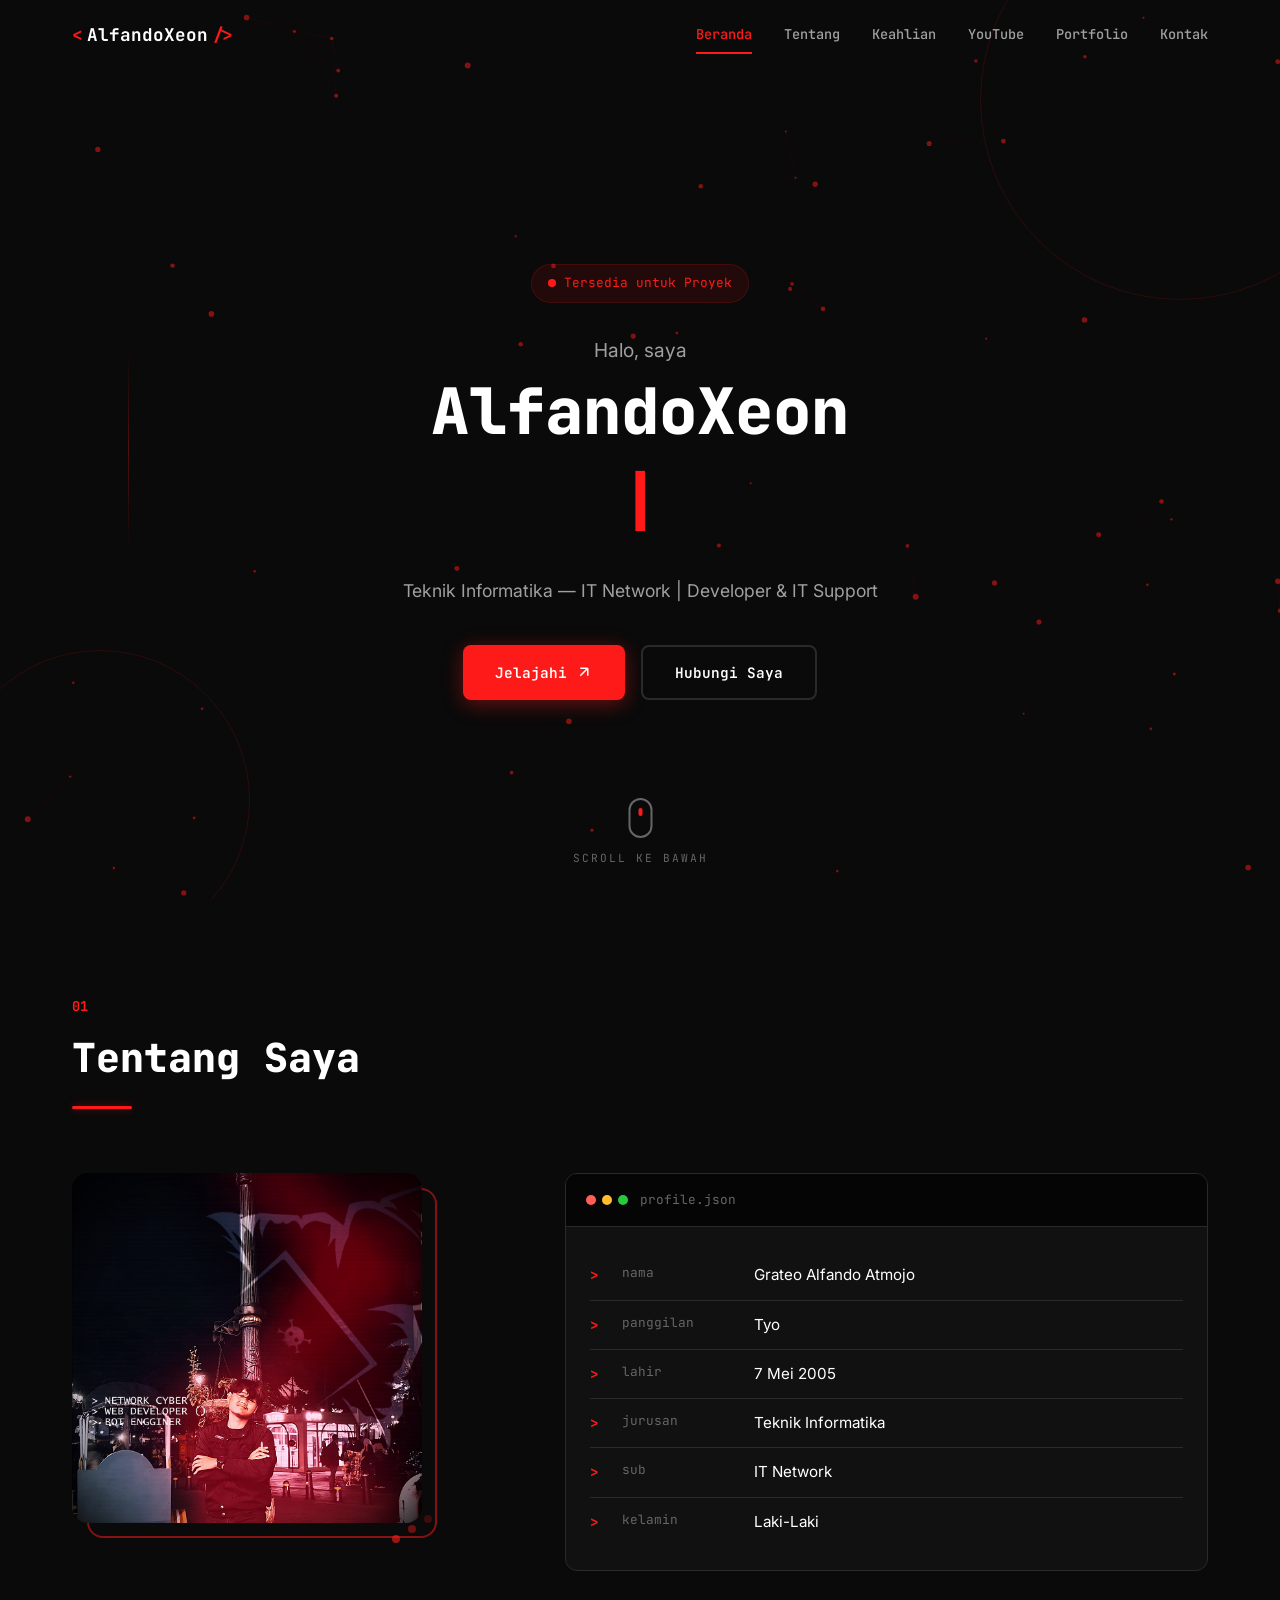
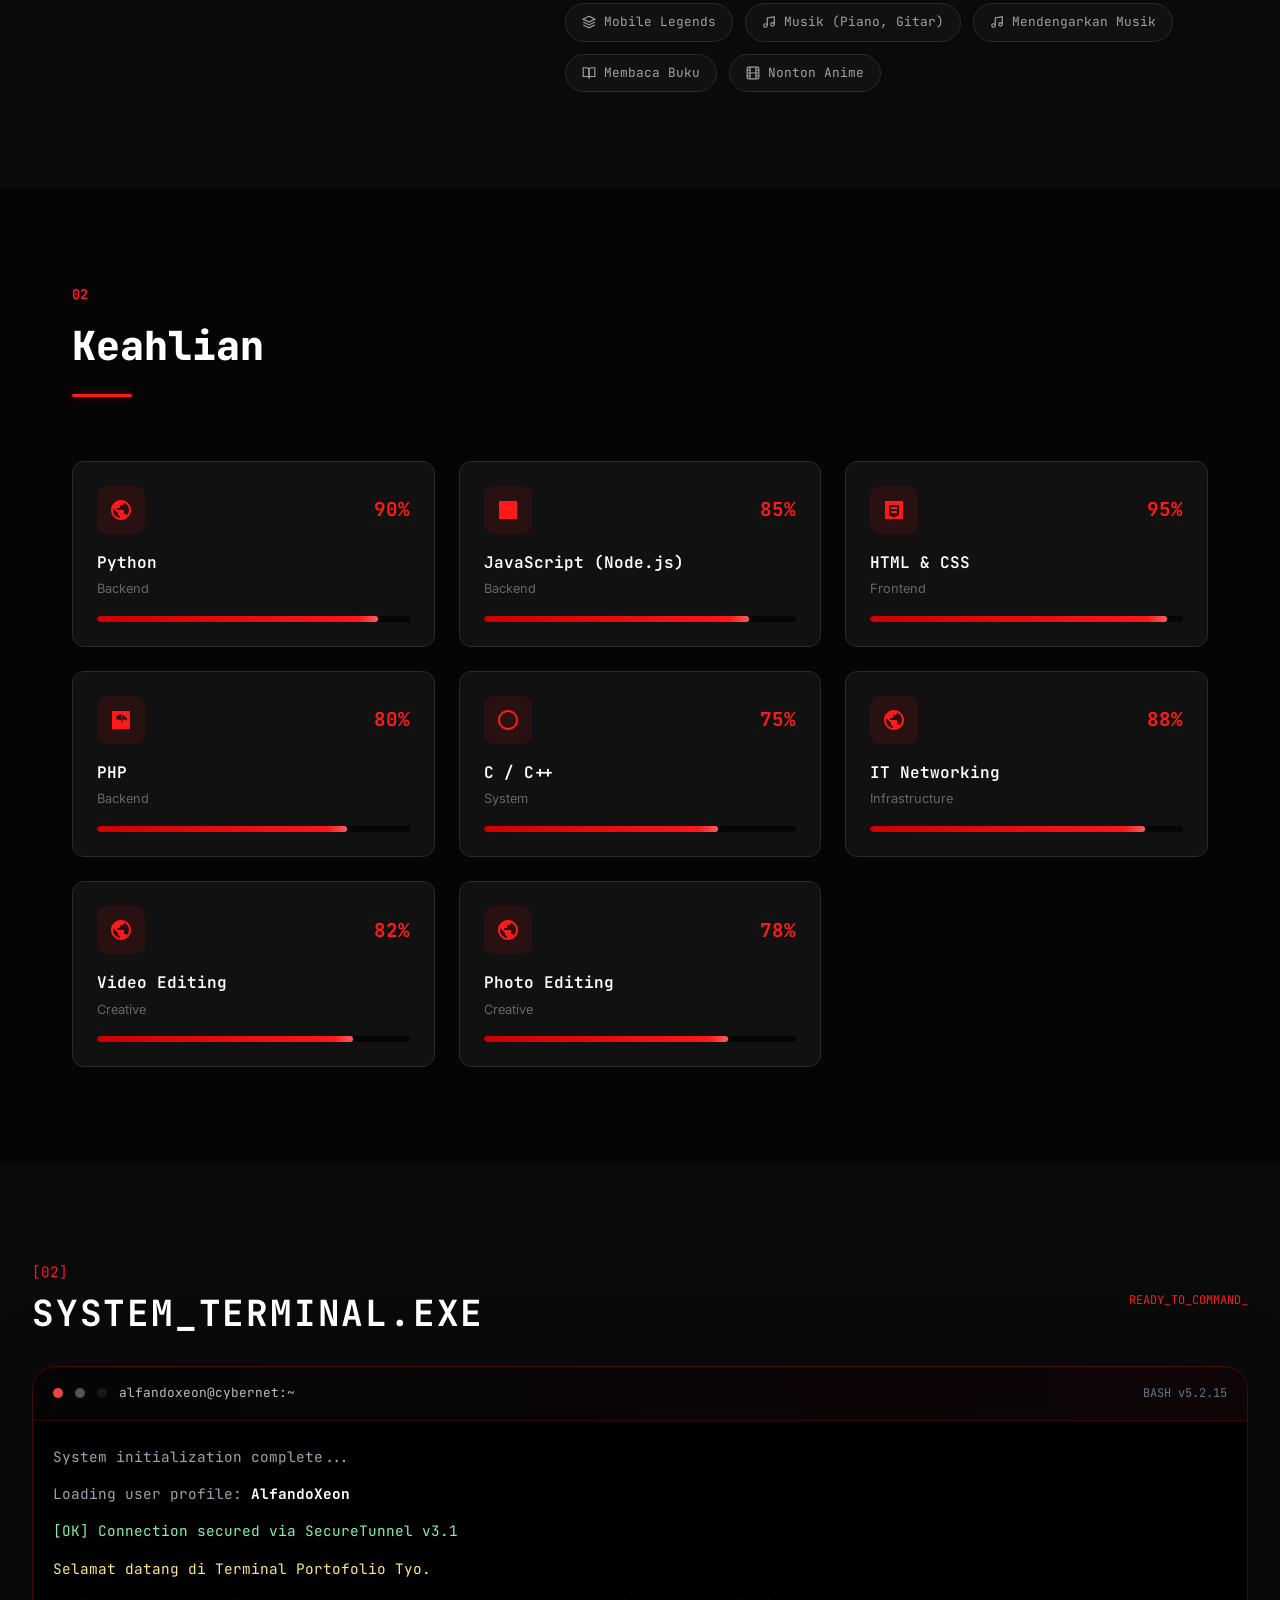
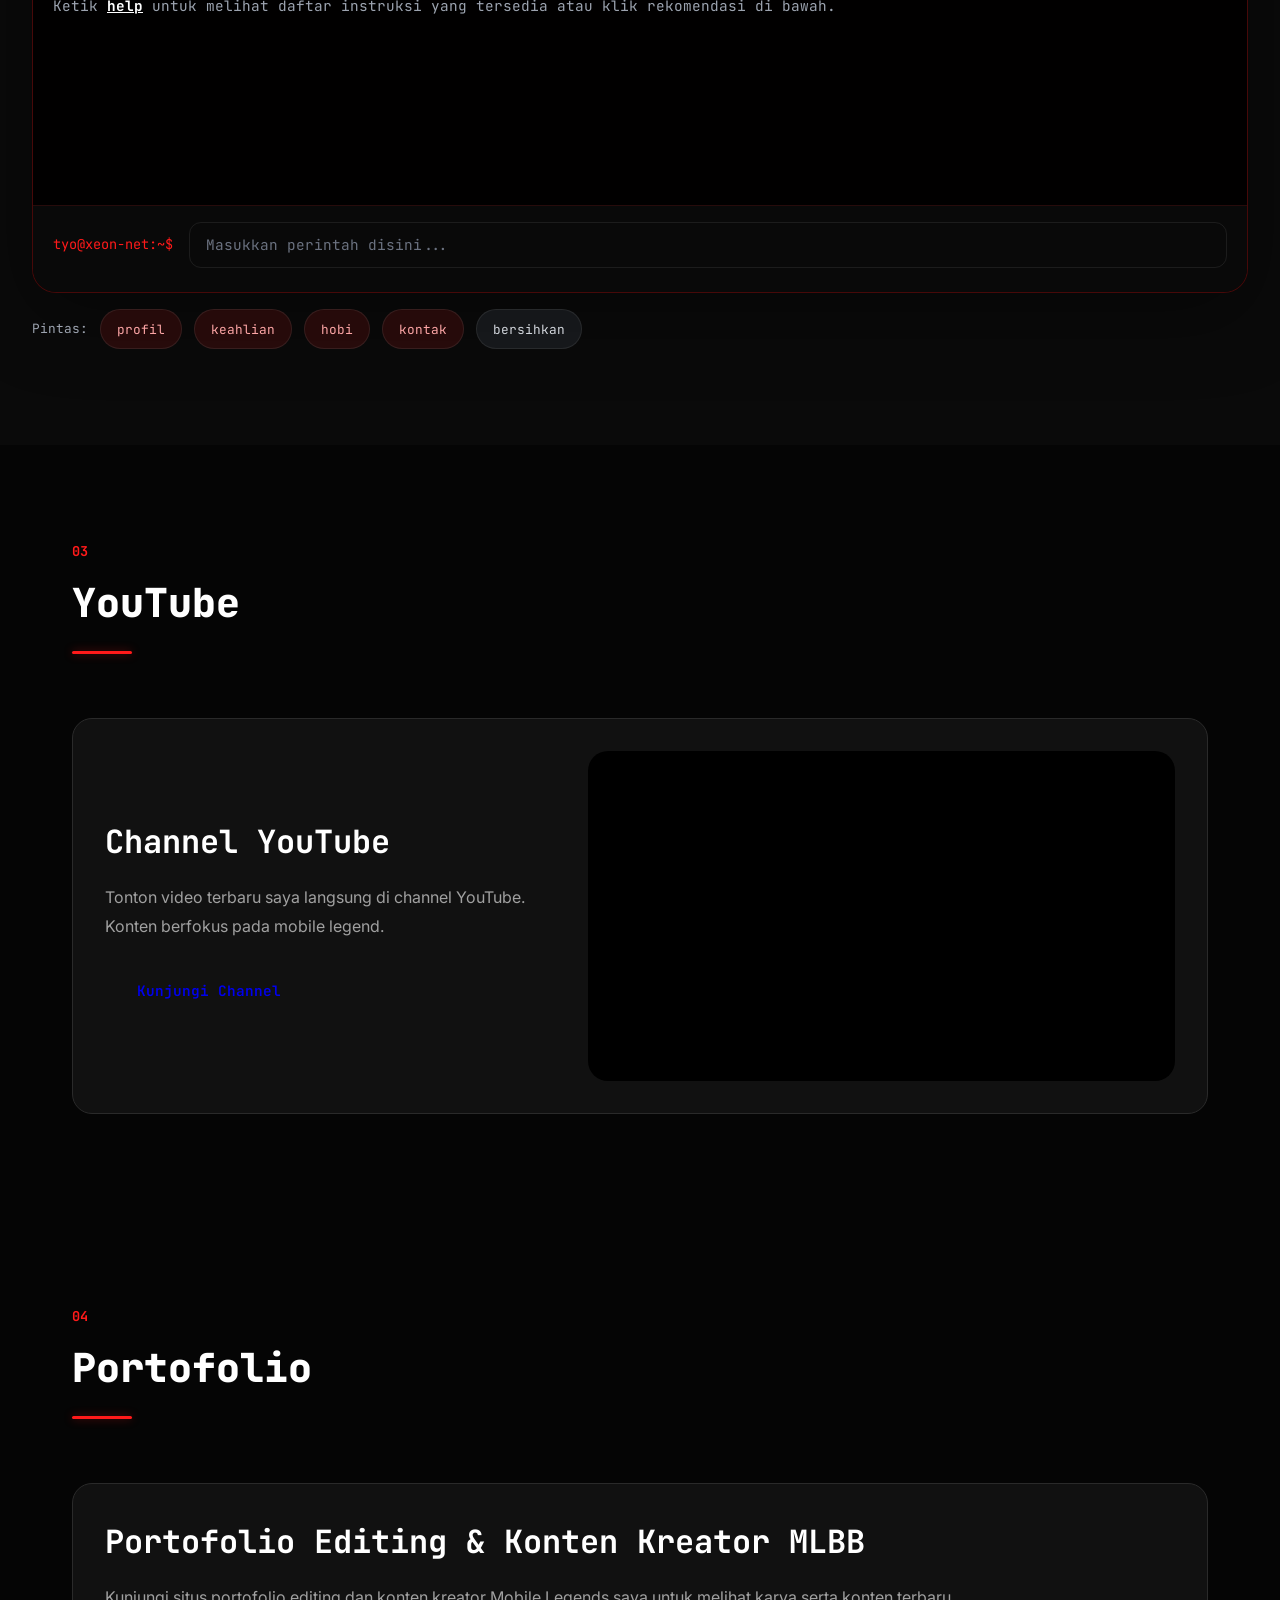
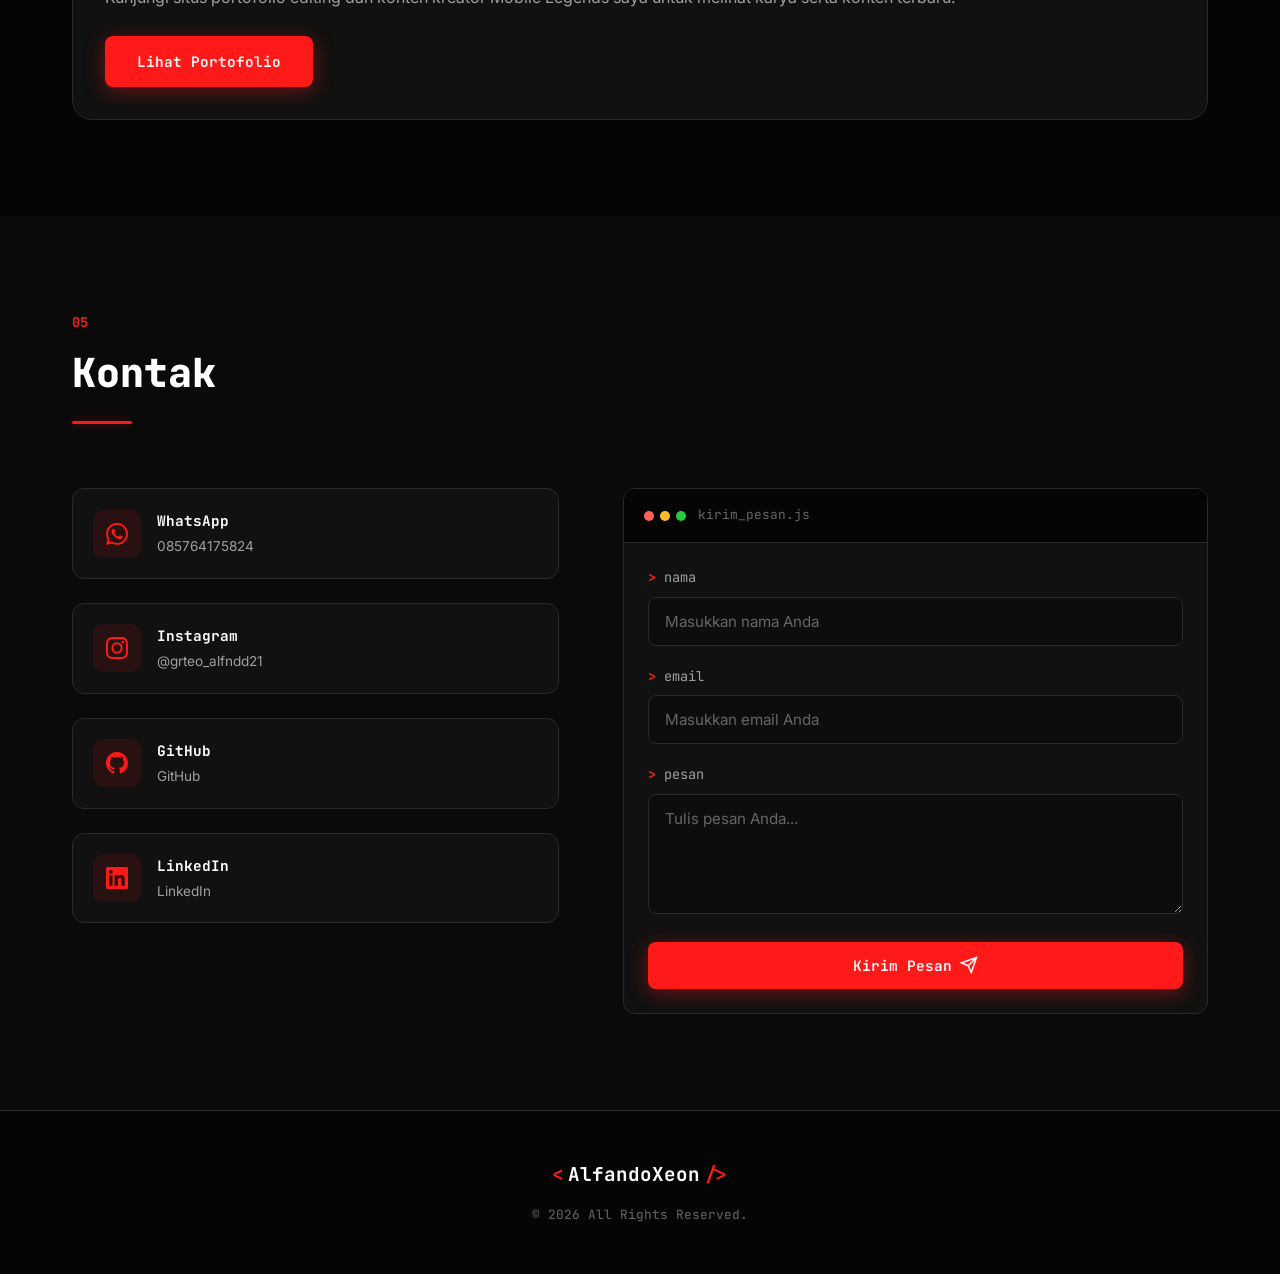
==== index.html @ 45170ce7 "Add files via upload" ====
<!DOCTYPE html>
<html lang="id">
<head>
    <meta charset="UTF-8">
    <meta name="viewport" content="width=device-width, initial-scale=1.0">
    <title>AlfandoXeon</title>
    <link rel="preconnect" href="https://fonts.googleapis.com">
    <link rel="preconnect" href="https://fonts.gstatic.com" crossorigin>
    <link href="https://fonts.googleapis.com/css2?family=JetBrains+Mono:wght@300;400;500;600;700;800&family=Inter:wght@300;400;500;600;700;800;900&display=swap" rel="stylesheet">
    <link rel="stylesheet" href="style.css">
    <link rel="icon" type="image/png" href="photos/icon.png">

</head>
<body>
    <!-- Canvas Background -->
    <canvas id="particle-canvas"></canvas>

    <!-- Navigation -->
    <nav class="navbar" id="navbar">
        <div class="nav-container">
            <a href="#hero" class="nav-logo">
                <span class="logo-bracket">&lt;</span>
                <span class="logo-text">AlfandoXeon</span>
                <span class="logo-bracket">/&gt;</span>
            </a>
            <div class="nav-menu" id="nav-menu">
                <a href="#hero" class="nav-link active" data-section="hero">Beranda</a>
                <a href="#about" class="nav-link" data-section="about">Tentang</a>
                <a href="#skills" class="nav-link" data-section="skills">Keahlian</a>
                <a href="#youtube" class="nav-link" data-section="youtube">YouTube</a>
                <a href="#portfolio" class="nav-link" data-section="portfolio">Portfolio</a>
                <a href="#contact" class="nav-link" data-section="contact">Kontak</a>
            </div>
            <div class="nav-toggle" id="nav-toggle">
                <span></span>
                <span></span>
                <span></span>
            </div>
        </div>
    </nav>

    <!-- Hero Section -->
    <section id="hero" class="hero">
        <div class="hero-content">
            <div class="hero-badge">
                <span class="badge-dot"></span>
                <span class="badge-text">Tersedia untuk Proyek</span>
            </div>
            <h1 class="hero-title">
                <span class="hero-greeting">Halo, saya</span>
                <span class="hero-name" id="hero-name"></span>
                <span class="hero-cursor">|</span>
            </h1>
            <p class="hero-subtitle" id="hero-subtitle">Memuat data...</p>
            <div class="hero-cta">
                <a href="#about" class="btn btn-primary">
                    <span class="btn-text">Jelajahi</span>
                    <svg class="btn-icon" viewBox="0 0 24 24" fill="none" stroke="currentColor" stroke-width="2">
                        <path d="M7 17L17 7M17 7H7M17 7V17"/>
                    </svg>
                </a>
                <a href="#contact" class="btn btn-outline">
                    <span class="btn-text">Hubungi Saya</span>
                </a>
            </div>
            <div class="hero-scroll">
                <div class="scroll-mouse">
                    <div class="scroll-wheel"></div>
                </div>
                <span class="scroll-text">Scroll ke bawah</span>
            </div>
        </div>
        <div class="hero-decoration">
            <div class="deco-circle deco-1"></div>
            <div class="deco-circle deco-2"></div>
            <div class="deco-line"></div>
        </div>
    </section>

    <!-- About Section -->
    <section id="about" class="about">
        <div class="section-container">
            <div class="section-header">
                <span class="section-number">01</span>
                <h2 class="section-title">Tentang Saya</h2>
                <div class="section-line"></div>
            </div>
            <div class="about-grid">
                <div class="about-image-wrapper">
                    <div class="about-image-frame">
                        <div class="about-image" id="about-image">
                            <!-- Placeholder Profile Image with SVG -->
                            <svg viewBox="0 0 400 400" class="profile-svg" id="profile-svg">
                                <defs>
                                    <linearGradient id="profileGrad" x1="0%" y1="0%" x2="100%" y2="100%">
                                        <stop offset="0%" style="stop-color:#ff1a1a;stop-opacity:0.2"/>
                                        <stop offset="100%" style="stop-color:#cc0000;stop-opacity:0.1"/>
                                    </linearGradient>
                                    <filter id="glow">
                                        <feGaussianBlur stdDeviation="3" result="coloredBlur"/>
                                        <feMerge>
                                            <feMergeNode in="coloredBlur"/>
                                            <feMergeNode in="SourceGraphic"/>
                                        </feMerge>
                                    </filter>
                                </defs>
                                <rect width="400" height="400" fill="url(#profileGrad)" rx="20"/>
                                <circle cx="200" cy="160" r="60" fill="#ff1a1a" opacity="0.3"/>
                                <circle cx="200" cy="160" r="50" fill="#ff1a1a" opacity="0.5"/>
                                <path d="M200 100 C 170 100, 150 130, 150 160 C 150 190, 170 210, 200 210 C 230 210, 250 190, 250 160 C 250 130, 230 100, 200 100" fill="#ff1a1a" opacity="0.7"/>
                                <path d="M140 280 Q 200 220 260 280 L 260 400 L 140 400 Z" fill="#ff1a1a" opacity="0.4"/>
                                <text x="200" y="360" text-anchor="middle" fill="#ff1a1a" font-family="JetBrains Mono" font-size="14" font-weight="600" opacity="0.6">ALFANDOXEON</text>
                            </svg>
                        </div>
                        <div class="image-border"></div>
                        <div class="image-dots">
                            <span></span><span></span><span></span>
                        </div>
                    </div>
                </div>
                <div class="about-content">
                    <div class="about-card">
                        <div class="card-header">
                            <div class="card-dots">
                                <span class="dot red"></span>
                                <span class="dot yellow"></span>
                                <span class="dot green"></span>
                            </div>
                            <span class="card-title">profile.json</span>
                        </div>
                        <div class="card-body" id="about-info">
                            <!-- Data akan diisi oleh JS -->
                        </div>
                    </div>
                    <div class="about-hobbies" id="about-hobbies">
                        <!-- Data akan diisi oleh JS -->
                    </div>
                </div>
            </div>
        </div>
    </section>

    <!-- Skills Section -->
    <section id="skills" class="skills">
        <div class="section-container">
            <div class="section-header">
                <span class="section-number">02</span>
                <h2 class="section-title">Keahlian</h2>
                <div class="section-line"></div>
            </div>
            <div class="skills-grid" id="skills-grid">
                <!-- Skills akan diisi oleh JS -->
            </div>
        </div>
    </section>

    <!-- Terminal Section -->
    <section id="terminal" class="terminal-section">
        <div class="terminal-header">
            <div>
                <span class="terminal-index">[02]</span>
                <h2 class="terminal-title">SYSTEM_TERMINAL.EXE</h2>
            </div>
            <span class="terminal-status">READY_TO_COMMAND_</span>
        </div>

        <div class="terminal-window">
            <div class="terminal-topbar">
                <div class="terminal-topbar-left">
                    <span class="terminal-dot terminal-dot-red"></span>
                    <span class="terminal-dot terminal-dot-gray"></span>
                    <span class="terminal-dot terminal-dot-dark"></span>
                    <span class="terminal-path">alfandoxeon@cybernet:~</span>
                </div>
                <div class="terminal-version">BASH v5.2.15</div>
            </div>

            <div class="terminal-screen" id="terminal-screen">
                <div class="terminal-line terminal-line-muted">System initialization complete...</div>
                <div class="terminal-line terminal-line-muted">Loading user profile: <span class="terminal-highlight">AlfandoXeon</span></div>
                <div class="terminal-line terminal-line-success">[OK] Connection secured via SecureTunnel v3.1</div>
                <div class="terminal-line terminal-line-warning">Selamat datang di Terminal Portofolio Tyo.</div>
                <div class="terminal-line terminal-line-muted">Ketik <span class="terminal-highlight terminal-highlight-action">help</span> untuk melihat daftar instruksi yang tersedia atau klik rekomendasi di bawah.</div>
            </div>

            <div class="terminal-input-area">
                <span class="terminal-prompt">tyo@xeon-net:~$</span>
                <input type="text" id="terminal-input" placeholder="Masukkan perintah disini..." class="terminal-input" autocomplete="off">
            </div>
        </div>

        <div class="terminal-shortcuts">
            <span class="shortcut-label">Pintas:</span>
            <button type="button" class="terminal-button" onclick="executeCommand('profil')">profil</button>
            <button type="button" class="terminal-button" onclick="executeCommand('keahlian')">keahlian</button>
            <button type="button" class="terminal-button" onclick="executeCommand('hobi')">hobi</button>
            <button type="button" class="terminal-button" onclick="executeCommand('kontak')">kontak</button>
            <button type="button" class="terminal-button terminal-button-muted" onclick="executeCommand('clear')">bersihkan</button>
        </div>
    </section>

    <!-- YouTube Section -->
    <section id="youtube" class="youtube">
        <div class="section-container">
            <div class="section-header">
                <span class="section-number">03</span>
                <h2 class="section-title">YouTube</h2>
                <div class="section-line"></div>
            </div>
            <div class="youtube-grid">
                <div class="youtube-card">
                    <div class="youtube-info">
                        <h3>Channel YouTube</h3>
                        <p>Tonton video terbaru saya langsung di channel YouTube. Konten berfokus pada mobile legend.</p>
                        <a id="youtube-link" class="btn btn-secondary" href="#" target="_blank" rel="noopener noreferrer">Kunjungi Channel</a>
                    </div>
                    <div id="youtube-embed" class="youtube-embed"></div>
                </div>
            </div>
        </div>
    </section>

    <!-- Portfolio Section -->
    <section id="portfolio" class="portfolio">
        <div class="section-container">
            <div class="section-header">
                <span class="section-number">04</span>
                <h2 class="section-title">Portofolio</h2>
                <div class="section-line"></div>
            </div>
            <div class="portfolio-card">
                <div class="portfolio-info">
                    <h3 id="portfolio-title">Portofolio Editing & Konten Kreator MLBB</h3>
                    <p id="portfolio-description">Kunjungi situs portofolio editing dan konten kreator Mobile Legends saya untuk melihat karya serta konten terbaru.</p>
                    <a id="portfolio-link" class="btn btn-primary" href="#" target="_blank" rel="noopener noreferrer">Lihat Portofolio</a>
                </div>
            </div>
        </div>
    </section>

    <!-- Contact Section -->
    <section id="contact" class="contact">
        <div class="section-container">
            <div class="section-header">
                <span class="section-number">05</span>
                <h2 class="section-title">Kontak</h2>
                <div class="section-line"></div>
            </div>
            <div class="contact-grid">
                <div class="contact-info" id="contact-info">
                    <!-- Data akan diisi oleh JS -->
                </div>
                <div class="contact-form-wrapper">
                    <div class="contact-card">
                        <div class="card-header">
                            <div class="card-dots">
                                <span class="dot red"></span>
                                <span class="dot yellow"></span>
                                <span class="dot green"></span>
                            </div>
                            <span class="card-title">kirim_pesan.js</span>
                        </div>
                        <form class="contact-form" id="contact-form">
                            <div class="form-group">
                                <label class="form-label">
                                    <span class="label-icon">&gt;</span>
                                    <span>nama</span>
                                </label>
                                <input type="text" class="form-input" placeholder="Masukkan nama Anda" required>
                            </div>
                            <div class="form-group">
                                <label class="form-label">
                                    <span class="label-icon">&gt;</span>
                                    <span>email</span>
                                </label>
                                <input type="email" class="form-input" placeholder="Masukkan email Anda" required>
                            </div>
                            <div class="form-group">
                                <label class="form-label">
                                    <span class="label-icon">&gt;</span>
                                    <span>pesan</span>
                                </label>
                                <textarea class="form-textarea" rows="4" placeholder="Tulis pesan Anda..." required></textarea>
                            </div>
                            <button type="submit" class="btn btn-primary btn-full">
                                <span class="btn-text">Kirim Pesan</span>
                                <svg class="btn-icon" viewBox="0 0 24 24" fill="none" stroke="currentColor" stroke-width="2">
                                    <path d="M22 2L11 13M22 2l-7 20-4-9-9-4 20-7z"/>
                                </svg>
                            </button>
                        </form>
                    </div>
                </div>
            </div>
        </div>
    </section>

    <!-- Footer -->
    <footer class="footer">
        <div class="footer-content">
            <div class="footer-logo">
                <span class="logo-bracket">&lt;</span>
                <span class="logo-text">AlfandoXeon</span>
                <span class="logo-bracket">/&gt;</span>
            </div>
            <!-- <p class="footer-text">Dibuat dengan <span class="heart">❤</span> oleh AlfandoXeon</p> -->
            <p class="footer-copy">&copy; 2026 All Rights Reserved.</p>
        </div>
    </footer>

    <!-- Toast Notification -->
    <div class="toast" id="toast">
        <div class="toast-content">
            <svg class="toast-icon" viewBox="0 0 24 24" fill="none" stroke="currentColor" stroke-width="2">
                <path d="M22 11.08V12a10 10 0 11-5.93-9.14"/>
                <polyline points="22 4 12 14.01 9 11.01"/>
            </svg>
            <span class="toast-message">Pesan berhasil dikirim!</span>
        </div>
    </div>

    <script src="app.js"></script>
</body>
</html>
---- style.css ----
:root {
    --primary: #ff1a1a;
    --primary-dark: #cc0000;
    --primary-light: #ff4d4d;
    --bg-dark: #0a0a0a;
    --bg-darker: #050505;
    --bg-card: #111111;
    --bg-card-hover: #1a1a1a;
    --bg-input: #0d0d0d;
    --text-primary: #ffffff;
    --text-secondary: #a0a0a0;
    --text-muted: #666666;
    --border-color: #2a2a2a;
    --border-glow: rgba(255, 26, 26, 0.15);
    --glow-primary: rgba(255, 26, 26, 0.4);
    --glow-strong: rgba(255, 26, 26, 0.6);
    --font-mono: 'JetBrains Mono', monospace;
    --font-sans: 'Inter', sans-serif;
    --transition-fast: 0.2s ease;
    --transition-normal: 0.3s ease;
    --transition-slow: 0.5s ease;
}

/* Reset & Base */
*, *::before, *::after {
    margin: 0;
    padding: 0;
    box-sizing: border-box;
}

html {
    scroll-behavior: smooth;
    scrollbar-width: thin;
    scrollbar-color: var(--primary) var(--bg-darker);
}

::-webkit-scrollbar {
    width: 8px;
}

::-webkit-scrollbar-track {
    background: var(--bg-darker);
}

::-webkit-scrollbar-thumb {
    background: var(--primary);
    border-radius: 4px;
}

::-webkit-scrollbar-thumb:hover {
    background: var(--primary-light);
}

html,
body {
    width: 100%;
    min-width: 0;
    overflow-x: hidden;
}

body {
    font-family: var(--font-sans);
    background-color: var(--bg-dark);
    color: var(--text-primary);
    line-height: 1.6;
    min-height: 100vh;
}

img,
svg,
video,
canvas {
    max-width: 100%;
    height: auto;
}

/* Particle Canvas */
#particle-canvas {
    position: fixed;
    top: 0;
    left: 0;
    width: 100%;
    height: 100%;
    z-index: 0;
    pointer-events: none;
}

/* ============================================
   NAVIGATION
   ============================================ */
.navbar {
    position: fixed;
    top: 0;
    left: 0;
    width: 100%;
    z-index: 1000;
    padding: 1rem 0;
    transition: var(--transition-normal);
    background: transparent;
}

.navbar.scrolled {
    background: rgba(10, 10, 10, 0.95);
    backdrop-filter: blur(20px);
    border-bottom: 1px solid var(--border-color);
    padding: 0.75rem 0;
}

.nav-container {
    max-width: 1200px;
    margin: 0 auto;
    padding: 0 2rem;
    display: flex;
    justify-content: space-between;
    align-items: center;
}

.nav-logo {
    text-decoration: none;
    display: flex;
    align-items: center;
    gap: 0.25rem;
    font-family: var(--font-mono);
    font-size: 1.1rem;
    font-weight: 700;
}

.logo-bracket {
    color: var(--primary);
}

.logo-text {
    color: var(--text-primary);
    transition: var(--transition-fast);
}

.nav-logo:hover .logo-text {
    color: var(--primary);
}

.nav-menu {
    display: flex;
    gap: 2rem;
}

.nav-link {
    text-decoration: none;
    color: var(--text-secondary);
    font-family: var(--font-mono);
    font-size: 0.85rem;
    font-weight: 500;
    position: relative;
    padding: 0.5rem 0;
    transition: var(--transition-fast);
}

.nav-link::after {
    content: '';
    position: absolute;
    bottom: 0;
    left: 0;
    width: 0;
    height: 2px;
    background: var(--primary);
    transition: var(--transition-normal);
}

.nav-link:hover,
.nav-link.active {
    color: var(--primary);
}

.nav-link:hover::after,
.nav-link.active::after {
    width: 100%;
}

.nav-toggle {
    display: none;
    flex-direction: column;
    gap: 5px;
    cursor: pointer;
    padding: 5px;
}

.nav-toggle span {
    display: block;
    width: 25px;
    height: 2px;
    background: var(--text-primary);
    transition: var(--transition-normal);
}

.nav-toggle.active span:nth-child(1) {
    transform: rotate(45deg) translate(5px, 5px);
}

.nav-toggle.active span:nth-child(2) {
    opacity: 0;
}

.nav-toggle.active span:nth-child(3) {
    transform: rotate(-45deg) translate(5px, -5px);
}

/* ============================================
   HERO SECTION
   ============================================ */
.hero {
    position: relative;
    min-height: 100vh;
    display: flex;
    align-items: center;
    justify-content: center;
    padding: 6rem 2rem 2rem;
    z-index: 1;
}

.hero-content {
    text-align: center;
    max-width: 800px;
}

.hero-badge {
    display: inline-flex;
    align-items: center;
    gap: 0.5rem;
    background: rgba(255, 26, 26, 0.1);
    border: 1px solid var(--border-glow);
    border-radius: 50px;
    padding: 0.5rem 1rem;
    margin-bottom: 2rem;
    animation: fadeInDown 0.8s ease forwards;
}

.badge-dot {
    width: 8px;
    height: 8px;
    background: var(--primary);
    border-radius: 50%;
    animation: pulse 2s infinite;
}

.badge-text {
    font-family: var(--font-mono);
    font-size: 0.8rem;
    color: var(--primary);
}

.hero-title {
    margin-bottom: 1.5rem;
    animation: fadeInUp 0.8s ease 0.2s forwards;
    opacity: 0;
}

.hero-greeting {
    display: block;
    font-family: var(--font-sans);
    font-size: 1.2rem;
    font-weight: 400;
    color: var(--text-secondary);
    margin-bottom: 0.5rem;
}

.hero-name {
    display: block;
    font-family: var(--font-mono);
    font-size: clamp(2rem, 6vw, 4rem);
    font-weight: 800;
    color: var(--text-primary);
    line-height: 1.2;
}

.hero-cursor {
    font-family: var(--font-mono);
    font-size: clamp(2rem, 6vw, 4rem);
    font-weight: 800;
    color: var(--primary);
    animation: blink 1s infinite;
}

.hero-subtitle {
    font-size: 1.1rem;
    color: var(--text-secondary);
    margin-bottom: 2.5rem;
    max-width: 600px;
    margin-left: auto;
    margin-right: auto;
    animation: fadeInUp 0.8s ease 0.4s forwards;
    opacity: 0;
}

.hero-cta {
    display: flex;
    gap: 1rem;
    justify-content: center;
    flex-wrap: wrap;
    animation: fadeInUp 0.8s ease 0.6s forwards;
    opacity: 0;
}

.hero-scroll {
    position: absolute;
    bottom: 2rem;
    left: 50%;
    transform: translateX(-50%);
    display: flex;
    flex-direction: column;
    align-items: center;
    gap: 0.75rem;
    animation: fadeIn 1s ease 1s forwards;
    opacity: 0;
}

.scroll-mouse {
    width: 24px;
    height: 40px;
    border: 2px solid var(--text-muted);
    border-radius: 12px;
    display: flex;
    justify-content: center;
    padding-top: 8px;
}

.scroll-wheel {
    width: 4px;
    height: 8px;
    background: var(--primary);
    border-radius: 2px;
    animation: scrollWheel 2s infinite;
}

.scroll-text {
    font-family: var(--font-mono);
    font-size: 0.7rem;
    color: var(--text-muted);
    text-transform: uppercase;
    letter-spacing: 2px;
}

.hero-decoration {
    position: absolute;
    top: 0;
    left: 0;
    width: 100%;
    height: 100%;
    pointer-events: none;
    overflow: hidden;
    z-index: -1;
}

.deco-circle {
    position: absolute;
    border-radius: 50%;
    border: 1px solid var(--border-glow);
}

.deco-1 {
    width: 400px;
    height: 400px;
    top: -100px;
    right: -100px;
    animation: rotate 30s linear infinite;
}

.deco-2 {
    width: 300px;
    height: 300px;
    bottom: -50px;
    left: -50px;
    animation: rotate 25s linear infinite reverse;
}

.deco-line {
    position: absolute;
    width: 1px;
    height: 200px;
    background: linear-gradient(to bottom, transparent, var(--primary), transparent);
    top: 50%;
    left: 10%;
    transform: translateY(-50%);
    opacity: 0.3;
}

/* ============================================
   BUTTONS
   ============================================ */
.btn {
    display: inline-flex;
    align-items: center;
    gap: 0.5rem;
    padding: 0.875rem 2rem;
    font-family: var(--font-mono);
    font-size: 0.9rem;
    font-weight: 600;
    text-decoration: none;
    border-radius: 8px;
    cursor: pointer;
    transition: var(--transition-normal);
    border: none;
    outline: none;
}

.btn-primary {
    background: var(--primary);
    color: var(--text-primary);
    box-shadow: 0 4px 20px var(--glow-primary);
}

.btn-primary:hover {
    background: var(--primary-light);
    box-shadow: 0 6px 30px var(--glow-strong);
    transform: translateY(-2px);
}

.btn-outline {
    background: transparent;
    color: var(--text-primary);
    border: 2px solid var(--border-color);
}

.btn-outline:hover {
    border-color: var(--primary);
    color: var(--primary);
    box-shadow: 0 0 20px var(--border-glow);
}

.btn-icon {
    width: 18px;
    height: 18px;
    transition: var(--transition-fast);
}

.btn:hover .btn-icon {
    transform: translate(3px, -3px);
}

.btn-full {
    width: 100%;
    justify-content: center;
}

/* ============================================
   SECTIONS COMMON
   ============================================ */
section {
    position: relative;
    z-index: 1;
    padding: 6rem 0;
}

.section-container {
    max-width: 1200px;
    margin: 0 auto;
    padding: 0 2rem;
}

.section-header {
    margin-bottom: 4rem;
    position: relative;
}

.section-number {
    font-family: var(--font-mono);
    font-size: 0.85rem;
    font-weight: 700;
    color: var(--primary);
    display: block;
    margin-bottom: 0.5rem;
}

.section-title {
    font-family: var(--font-mono);
    font-size: clamp(1.8rem, 4vw, 2.5rem);
    font-weight: 800;
    color: var(--text-primary);
    margin-bottom: 1rem;
}

.section-line {
    width: 60px;
    height: 3px;
    background: var(--primary);
    border-radius: 2px;
    box-shadow: 0 0 10px var(--glow-primary);
}

/* ============================================
   ABOUT SECTION
   ============================================ */
.about-grid {
    display: grid;
    grid-template-columns: 1fr 1.5fr;
    gap: 4rem;
    align-items: start;
}

.about-image-wrapper {
    position: relative;
}

.about-image-frame {
    position: relative;
    width: 100%;
    max-width: 350px;
}

.about-image {
    position: relative;
    z-index: 2;
    border-radius: 16px;
    overflow: hidden;
    background: var(--bg-card);
    display: flex;
    align-items: center;
    justify-content: center;
}

.about-image img,
.profile-svg {
    width: 100%;
    height: auto;
    display: block;
    object-fit: cover;
}

.image-border {
    position: absolute;
    top: 15px;
    left: 15px;
    width: 100%;
    height: 100%;
    border: 2px solid var(--primary);
    border-radius: 16px;
    z-index: 1;
    opacity: 0.5;
}

.image-dots {
    position: absolute;
    bottom: -20px;
    right: -10px;
    display: flex;
    gap: 8px;
}

.image-dots span {
    width: 8px;
    height: 8px;
    background: var(--primary);
    border-radius: 50%;
    opacity: 0.6;
}

.image-dots span:nth-child(2) {
    opacity: 0.4;
    transform: translateY(-10px);
}

.image-dots span:nth-child(3) {
    opacity: 0.2;
    transform: translateY(-20px);
}

.about-content {
    display: flex;
    flex-direction: column;
    gap: 2rem;
}

/* Card Style */
.about-card,
.contact-card {
    background: var(--bg-card);
    border: 1px solid var(--border-color);
    border-radius: 12px;
    overflow: hidden;
    transition: var(--transition-normal);
}

.about-card:hover,
.contact-card:hover {
    border-color: var(--border-glow);
    box-shadow: 0 0 30px var(--border-glow);
}

.card-header {
    display: flex;
    align-items: center;
    gap: 0.75rem;
    padding: 1rem 1.25rem;
    background: var(--bg-darker);
    border-bottom: 1px solid var(--border-color);
}

.card-dots {
    display: flex;
    gap: 6px;
}

.card-dots .dot {
    width: 10px;
    height: 10px;
    border-radius: 50%;
}

.card-dots .dot.red { background: #ff5f56; }
.card-dots .dot.yellow { background: #ffbd2e; }
.card-dots .dot.green { background: #27c93f; }

.card-title {
    font-family: var(--font-mono);
    font-size: 0.8rem;
    color: var(--text-muted);
}

.card-body {
    padding: 1.5rem;
}

.info-row {
    display: flex;
    align-items: flex-start;
    gap: 0.75rem;
    padding: 0.75rem 0;
    border-bottom: 1px solid var(--border-color);
}

.info-row:last-child {
    border-bottom: none;
}

.info-icon {
    color: var(--primary);
    font-family: var(--font-mono);
    font-size: 0.9rem;
    font-weight: 700;
    min-width: 20px;
}

.info-label {
    font-family: var(--font-mono);
    font-size: 0.8rem;
    color: var(--text-muted);
    min-width: 120px;
}

.info-value {
    font-size: 0.95rem;
    color: var(--text-primary);
    flex: 1;
}

/* Hobbies */
.about-hobbies {
    display: flex;
    flex-wrap: wrap;
    gap: 0.75rem;
}

.hobby-tag {
    display: inline-flex;
    align-items: center;
    gap: 0.5rem;
    padding: 0.5rem 1rem;
    background: var(--bg-card);
    border: 1px solid var(--border-color);
    border-radius: 50px;
    font-family: var(--font-mono);
    font-size: 0.8rem;
    color: var(--text-secondary);
    transition: var(--transition-fast);
}

.hobby-tag:hover {
    border-color: var(--primary);
    color: var(--primary);
    box-shadow: 0 0 15px var(--border-glow);
    transform: translateY(-2px);
}

.hobby-tag svg {
    width: 14px;
    height: 14px;
}

/* ============================================
   SKILLS SECTION
   ============================================ */
.skills {
    background: var(--bg-darker);
}

.skills-grid {
    display: grid;
    grid-template-columns: repeat(auto-fill, minmax(280px, 1fr));
    gap: 1.5rem;
}

.youtube {
    background: var(--bg-darker);
}

.youtube-card {
    display: grid;
    grid-template-columns: 1fr 1.3fr;
    gap: 2rem;
    align-items: center;
    background: var(--bg-card);
    border: 1px solid var(--border-color);
    border-radius: 20px;
    padding: 2rem;
}

.youtube-card:hover {
    border-color: var(--border-glow);
    box-shadow: 0 0 30px var(--border-glow);
}

.youtube-info h3,
.portfolio-info h3 {
    font-family: var(--font-mono);
    font-size: clamp(1.5rem, 3vw, 2rem);
    margin-bottom: 1rem;
}

.portfolio {
    background: var(--bg-darker);
}

.portfolio-card {
    display: grid;
    align-items: center;
    background: var(--bg-card);
    border: 1px solid var(--border-color);
    border-radius: 20px;
    padding: 2rem;
}

.portfolio-info p,
.youtube-info p {
    color: var(--text-secondary);
    line-height: 1.8;
    margin-bottom: 1.5rem;
}

.youtube-embed {
    display: block;
    width: 100%;
}

.youtube-frame-wrapper {
    position: relative;
    width: 100%;
    padding-top: 56.25%;
    overflow: hidden;
    border-radius: 20px;
    background: #000;
}

.youtube-frame-wrapper iframe {
    position: absolute;
    top: 0;
    left: 0;
    width: 100%;
    height: 100%;
    border: 0;
}

@media (max-width: 768px) {
    .youtube-card {
        grid-template-columns: 1fr;
        padding: 1.5rem;
    }
}

.terminal-section {
    padding: 6rem 2rem;
}

.terminal-window {
    max-width: 1100px;
    margin: 0 auto;
}

.terminal-header {
    display: flex;
    align-items: center;
    justify-content: space-between;
    gap: 1rem;
    margin-bottom: 1.5rem;
}

.terminal-index {
    font-family: var(--font-mono);
    color: var(--primary);
    font-size: 0.9rem;
    margin-right: 0.75rem;
}

.terminal-title {
    font-family: var(--font-mono);
    font-size: clamp(1.75rem, 3vw, 2.25rem);
    color: var(--text-primary);
    letter-spacing: 0.05em;
}

.terminal-status {
    font-family: var(--font-mono);
    font-size: 0.75rem;
    color: var(--primary);
    text-transform: uppercase;
    animation: pulse 2s infinite;
}

.terminal-window {
    width: 100%;
    max-width: 100%;
    box-sizing: border-box;
    background: rgba(10, 5, 5, 0.95);
    border: 1px solid rgba(255, 26, 26, 0.25);
    border-radius: 24px;
    box-shadow: 0 20px 80px rgba(0, 0, 0, 0.4);
    overflow: hidden;
}

.terminal-line,
.terminal-line a {
    word-break: break-word;
    white-space: pre-wrap;
}

.terminal-screen {
    padding: 1.5rem 1.25rem;
    min-height: 22rem;
    max-height: 24rem;
    overflow-y: auto;
    font-family: var(--font-mono);
    font-size: 0.9rem;
    color: #fca5a5;
    background: rgba(0, 0, 0, 0.92);
}

.terminal-topbar {
    display: flex;
    align-items: center;
    justify-content: space-between;
    gap: 1rem;
    padding: 1rem 1.25rem;
    background: linear-gradient(90deg, #050505, #0e0507);
    border-bottom: 1px solid rgba(255, 26, 26, 0.15);
}

.terminal-topbar-left {
    display: flex;
    align-items: center;
    gap: 0.75rem;
    flex-wrap: wrap;
}

.terminal-dot {
    width: 10px;
    height: 10px;
    border-radius: 50%;
    display: inline-block;
}

.terminal-dot-red { background: #ef4444; }
.terminal-dot-gray { background: #57534e; }
.terminal-dot-dark { background: #18181b; }

.terminal-path {
    font-family: var(--font-mono);
    color: #bdbdbd;
    font-size: 0.8rem;
}

.terminal-version {
    font-family: var(--font-mono);
    color: #6b7280;
    font-size: 0.75rem;
}

.terminal-screen {
    padding: 1.5rem 1.25rem;
    min-height: 24rem;
    max-height: 24rem;
    overflow-y: auto;
    overflow-wrap: anywhere;
    word-break: break-word;
    font-family: var(--font-mono);
    font-size: 0.9rem;
    color: #fca5a5;
    background: rgba(0, 0, 0, 0.92);
}

.terminal-line {
    margin-bottom: 0.85rem;
    line-height: 1.65;
}

.terminal-line-white { color: #ffffff; }

.terminal-line:last-child { margin-bottom: 0; }

.terminal-line-muted { color: #9ca3af; }
.terminal-line-success { color: #86efac; }
.terminal-line-warning { color: #fde68a; }

.terminal-highlight {
    color: #ffffff;
    font-weight: 700;
}

.terminal-highlight-action {
    text-decoration: underline;
}

.terminal-input-area {
    display: flex;
    align-items: center;
    gap: 1rem;
    padding: 1rem 1.25rem 1.5rem;
    background: rgba(10, 10, 10, 0.95);
    border-top: 1px solid rgba(255, 26, 26, 0.12);
}

.terminal-prompt {
    font-family: var(--font-mono);
    color: var(--primary);
    font-size: 0.85rem;
    white-space: nowrap;
}

.terminal-input {
    flex: 1;
    min-width: 0;
    background: transparent;
    border: 1px solid rgba(255, 255, 255, 0.08);
    color: var(--text-primary);
    padding: 0.8rem 1rem;
    border-radius: 12px;
    font-family: var(--font-mono);
    font-size: 0.9rem;
    outline: none;
}

.terminal-input::placeholder {
    color: #6b7280;
}

.terminal-shortcuts {
    display: flex;
    flex-wrap: wrap;
    align-items: center;
    gap: 0.75rem;
    padding-top: 1rem;
}

.shortcut-label {
    color: #9ca3af;
    font-family: var(--font-mono);
    font-size: 0.8rem;
}

.terminal-button {
    background: rgba(255, 26, 26, 0.12);
    color: #fca5a5;
    border: 1px solid rgba(255, 255, 255, 0.08);
    border-radius: 999px;
    padding: 0.65rem 1rem;
    font-family: var(--font-mono);
    font-size: 0.8rem;
    cursor: pointer;
    transition: all 0.2s ease;
}

.terminal-button:hover {
    background: rgba(255, 26, 26, 0.22);
    color: #ffffff;
}

.terminal-button-muted {
    background: rgba(75, 85, 99, 0.2);
    color: #d1d5db;
}

.terminal-button-muted:hover {
    background: rgba(75, 85, 99, 0.35);
    color: #ffffff;
}

.skill-card {
    background: var(--bg-card);
    border: 1px solid var(--border-color);
    border-radius: 12px;
    padding: 1.5rem;
    transition: var(--transition-normal);
    position: relative;
    overflow: hidden;
}

.skill-card::before {
    content: '';
    position: absolute;
    top: 0;
    left: 0;
    width: 100%;
    height: 2px;
    background: var(--primary);
    transform: scaleX(0);
    transform-origin: left;
    transition: var(--transition-normal);
}

.skill-card:hover {
    border-color: var(--border-glow);
    box-shadow: 0 0 30px var(--border-glow);
    transform: translateY(-5px);
}

.skill-card:hover::before {
    transform: scaleX(1);
}

.skill-header {
    display: flex;
    align-items: center;
    justify-content: space-between;
    margin-bottom: 1rem;
}

.skill-icon-wrapper {
    width: 48px;
    height: 48px;
    background: rgba(255, 26, 26, 0.1);
    border-radius: 10px;
    display: flex;
    align-items: center;
    justify-content: center;
}

.skill-icon {
    width: 24px;
    height: 24px;
    color: var(--primary);
}

.skill-percent {
    font-family: var(--font-mono);
    font-size: 1.2rem;
    font-weight: 700;
    color: var(--primary);
}

.skill-name {
    font-family: var(--font-mono);
    font-size: 1rem;
    font-weight: 600;
    color: var(--text-primary);
    margin-bottom: 0.25rem;
}

.skill-category {
    font-size: 0.8rem;
    color: var(--text-muted);
    margin-bottom: 1rem;
}

.skill-bar {
    width: 100%;
    height: 6px;
    background: var(--bg-darker);
    border-radius: 3px;
    overflow: hidden;
}

.skill-progress {
    height: 100%;
    background: linear-gradient(90deg, var(--primary-dark), var(--primary));
    border-radius: 3px;
    transition: width 1.5s ease;
    position: relative;
}

.skill-progress::after {
    content: '';
    position: absolute;
    top: 0;
    right: 0;
    width: 20px;
    height: 100%;
    background: linear-gradient(90deg, transparent, rgba(255, 255, 255, 0.3));
    border-radius: 3px;
}

/* ============================================
   CONTACT SECTION
   ============================================ */
.contact-grid {
    display: grid;
    grid-template-columns: 1fr 1.2fr;
    gap: 4rem;
    align-items: start;
}

.contact-info {
    display: flex;
    flex-direction: column;
    gap: 1.5rem;
}

.contact-item {
    display: flex;
    align-items: center;
    gap: 1rem;
    padding: 1.25rem;
    background: var(--bg-card);
    border: 1px solid var(--border-color);
    border-radius: 12px;
    text-decoration: none;
    color: inherit;
    transition: var(--transition-normal);
}

.contact-item:hover {
    border-color: var(--primary);
    box-shadow: 0 0 20px var(--border-glow);
    transform: translateX(5px);
}

.contact-icon-wrapper {
    width: 48px;
    height: 48px;
    background: rgba(255, 26, 26, 0.1);
    border-radius: 10px;
    display: flex;
    align-items: center;
    justify-content: center;
    flex-shrink: 0;
}

.contact-icon {
    width: 22px;
    height: 22px;
    color: var(--primary);
}

.contact-details h4 {
    font-family: var(--font-mono);
    font-size: 0.9rem;
    color: var(--text-primary);
    margin-bottom: 0.25rem;
}

.contact-details p {
    font-size: 0.85rem;
    color: var(--text-secondary);
}

/* Contact Form */
.contact-form-wrapper {
    position: sticky;
    top: 100px;
}

.contact-form {
    padding: 1.5rem;
}

.form-group {
    margin-bottom: 1.25rem;
}

.form-label {
    display: flex;
    align-items: center;
    gap: 0.5rem;
    font-family: var(--font-mono);
    font-size: 0.85rem;
    color: var(--text-secondary);
    margin-bottom: 0.5rem;
}

.label-icon {
    color: var(--primary);
    font-weight: 700;
}

.form-input,
.form-textarea {
    width: 100%;
    padding: 0.875rem 1rem;
    background: var(--bg-input);
    border: 1px solid var(--border-color);
    border-radius: 8px;
    color: var(--text-primary);
    font-family: var(--font-sans);
    font-size: 0.95rem;
    transition: var(--transition-fast);
    outline: none;
}

.form-input::placeholder,
.form-textarea::placeholder {
    color: var(--text-muted);
}

.form-input:focus,
.form-textarea:focus {
    border-color: var(--primary);
    box-shadow: 0 0 15px var(--border-glow);
}

.form-textarea {
    resize: vertical;
    min-height: 120px;
}

/* ============================================
   FOOTER
   ============================================ */
.footer {
    background: var(--bg-darker);
    border-top: 1px solid var(--border-color);
    padding: 3rem 0;
    text-align: center;
    position: relative;
    z-index: 1;
}

.footer-content {
    max-width: 1200px;
    margin: 0 auto;
    padding: 0 2rem;
}

.footer-logo {
    display: flex;
    align-items: center;
    justify-content: center;
    gap: 0.25rem;
    font-family: var(--font-mono);
    font-size: 1.2rem;
    font-weight: 700;
    margin-bottom: 1rem;
}

.footer-text {
    color: var(--text-secondary);
    font-size: 0.9rem;
    margin-bottom: 0.5rem;
}

.heart {
    color: var(--primary);
    animation: pulse 1.5s infinite;
}

.footer-copy {
    color: var(--text-muted);
    font-family: var(--font-mono);
    font-size: 0.8rem;
}

/* ============================================
   TOAST NOTIFICATION
   ============================================ */
.toast {
    position: fixed;
    bottom: 2rem;
    right: 2rem;
    background: var(--bg-card);
    border: 1px solid var(--primary);
    border-radius: 12px;
    padding: 1rem 1.5rem;
    display: flex;
    align-items: center;
    gap: 0.75rem;
    box-shadow: 0 10px 40px rgba(0, 0, 0, 0.5), 0 0 20px var(--border-glow);
    z-index: 9999;
    transform: translateY(100px);
    opacity: 0;
    transition: var(--transition-normal);
}

.toast.show {
    transform: translateY(0);
    opacity: 1;
}

.toast-icon {
    width: 20px;
    height: 20px;
    color: var(--primary);
}

.toast-message {
    font-family: var(--font-mono);
    font-size: 0.9rem;
    color: var(--text-primary);
}

/* ============================================
   ANIMATIONS
   ============================================ */
@keyframes fadeIn {
    to { opacity: 1; }
}

@keyframes fadeInUp {
    from {
        opacity: 0;
        transform: translateY(30px);
    }
    to {
        opacity: 1;
        transform: translateY(0);
    }
}

@keyframes fadeInDown {
    from {
        opacity: 0;
        transform: translateY(-20px);
    }
    to {
        opacity: 1;
        transform: translateY(0);
    }
}

@keyframes blink {
    0%, 100% { opacity: 1; }
    50% { opacity: 0; }
}

@keyframes pulse {
    0%, 100% { opacity: 1; transform: scale(1); }
    50% { opacity: 0.5; transform: scale(1.1); }
}

@keyframes scrollWheel {
    0% { transform: translateY(0); opacity: 1; }
    100% { transform: translateY(12px); opacity: 0; }
}

@keyframes rotate {
    from { transform: rotate(0deg); }
    to { transform: rotate(360deg); }
}

/* Scroll Reveal */
.reveal {
    opacity: 0;
    transform: translateY(40px);
    transition: all 0.8s ease;
}

.reveal.active {
    opacity: 1;
    transform: translateY(0);
}

/* ============================================
   RESPONSIVE
   ============================================ */
@media (max-width: 992px) {
    .about-grid,
    .contact-grid {
        grid-template-columns: 1fr;
        gap: 3rem;
    }

    .about-image-frame {
        max-width: 280px;
        margin: 0 auto;
    }

    .contact-form-wrapper {
        position: static;
    }
}

@media (max-width: 768px) {
    .nav-menu {
        position: fixed;
        top: 0;
        right: -100%;
        width: 70%;
        max-width: 300px;
        height: 100vh;
        background: var(--bg-dark);
        flex-direction: column;
        justify-content: center;
        align-items: center;
        gap: 2rem;
        transition: var(--transition-normal);
        border-left: 1px solid var(--border-color);
    }

    .nav-menu.active {
        right: 0;
    }

    .nav-toggle {
        display: flex;
        z-index: 1001;
    }

    .hero {
        padding-top: 5rem;
    }

    .hero-cta {
        flex-direction: column;
        align-items: center;
    }

    .btn {
        width: 100%;
        max-width: 280px;
        justify-content: center;
    }

    .skills-grid {
        grid-template-columns: 1fr;
    }

    .terminal-window {
        max-width: 100%;
        margin-inline: auto;
    }

    .terminal-input-area {
        flex-direction: column;
        align-items: stretch;
    }

    .terminal-prompt {
        width: 100%;
    }

    .terminal-input {
        width: 100%;
    }

    .terminal-shortcuts {
        justify-content: flex-start;
        flex-wrap: wrap;
    }

    .nav-container,
    .section-container,
    .footer-content {
        padding: 0 1rem;
    }

    .about-image-frame {
        max-width: 100%;
    }

    section {
        padding: 4rem 0;
    }

    .section-header {
        margin-bottom: 2.5rem;
    }
}

@media (max-width: 480px) {
    .nav-container,
    .section-container,
    .footer-content {
        padding: 0 1rem;
    }

    .hero-greeting {
        font-size: 1rem;
    }

    .about-card .card-body,
    .contact-form {
        padding: 1rem;
    }

    .terminal-section {
        padding: 4rem 1rem;
    }

    .terminal-screen {
        min-height: 18rem;
        padding: 1rem;
    }

    .terminal-input-area {
        padding: 0.75rem 0.75rem 1rem;
    }

    .terminal-button {
        padding: 0.55rem 0.9rem;
        font-size: 0.75rem;
    }

    .terminal-shortcuts {
        gap: 0.5rem;
    }

    .terminal-window {
        max-width: 100%;
        margin-inline: auto;
    }

    .terminal-window,
    .about-image-frame,
    .contact-card,
    .about-card,
    .contact-form {
        max-width: 100%;
    }

    .info-row {
        flex-direction: column;
        gap: 0.25rem;
    }

    .info-label {
        min-width: auto;
    }
}
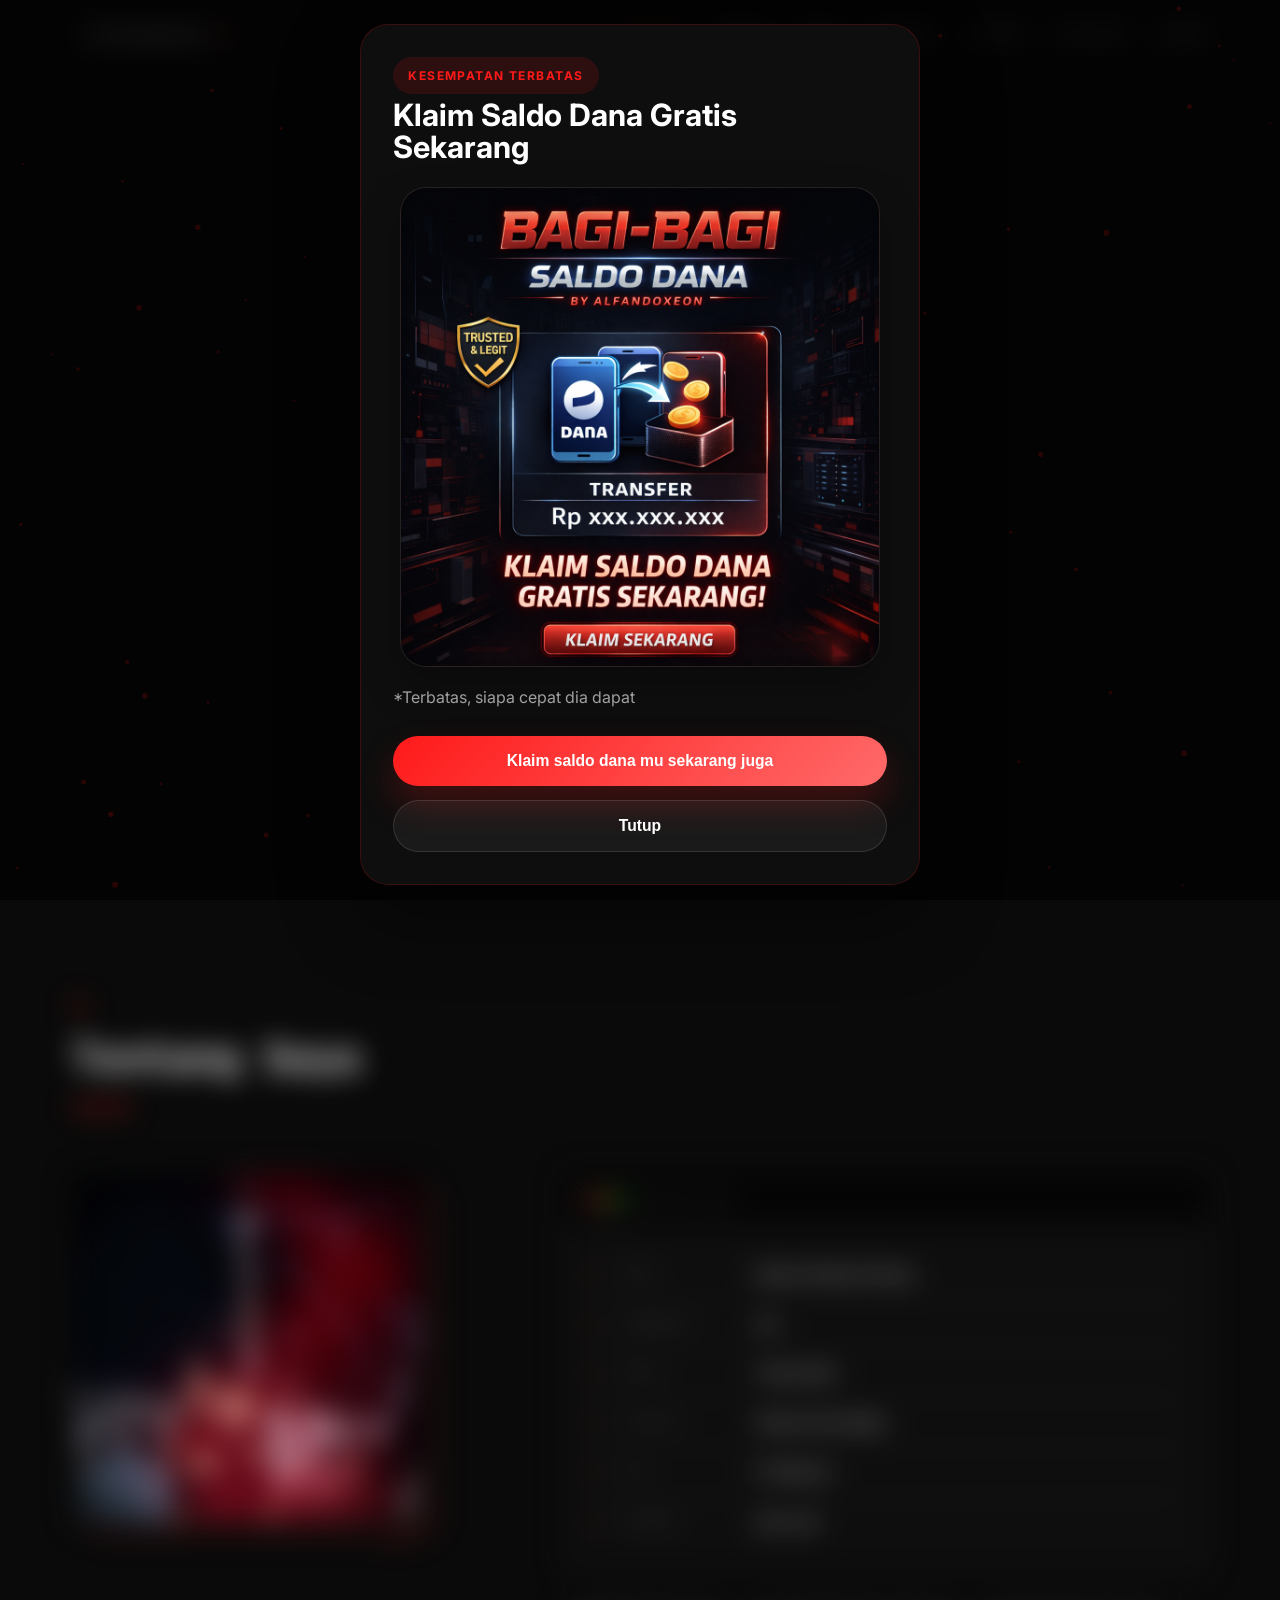
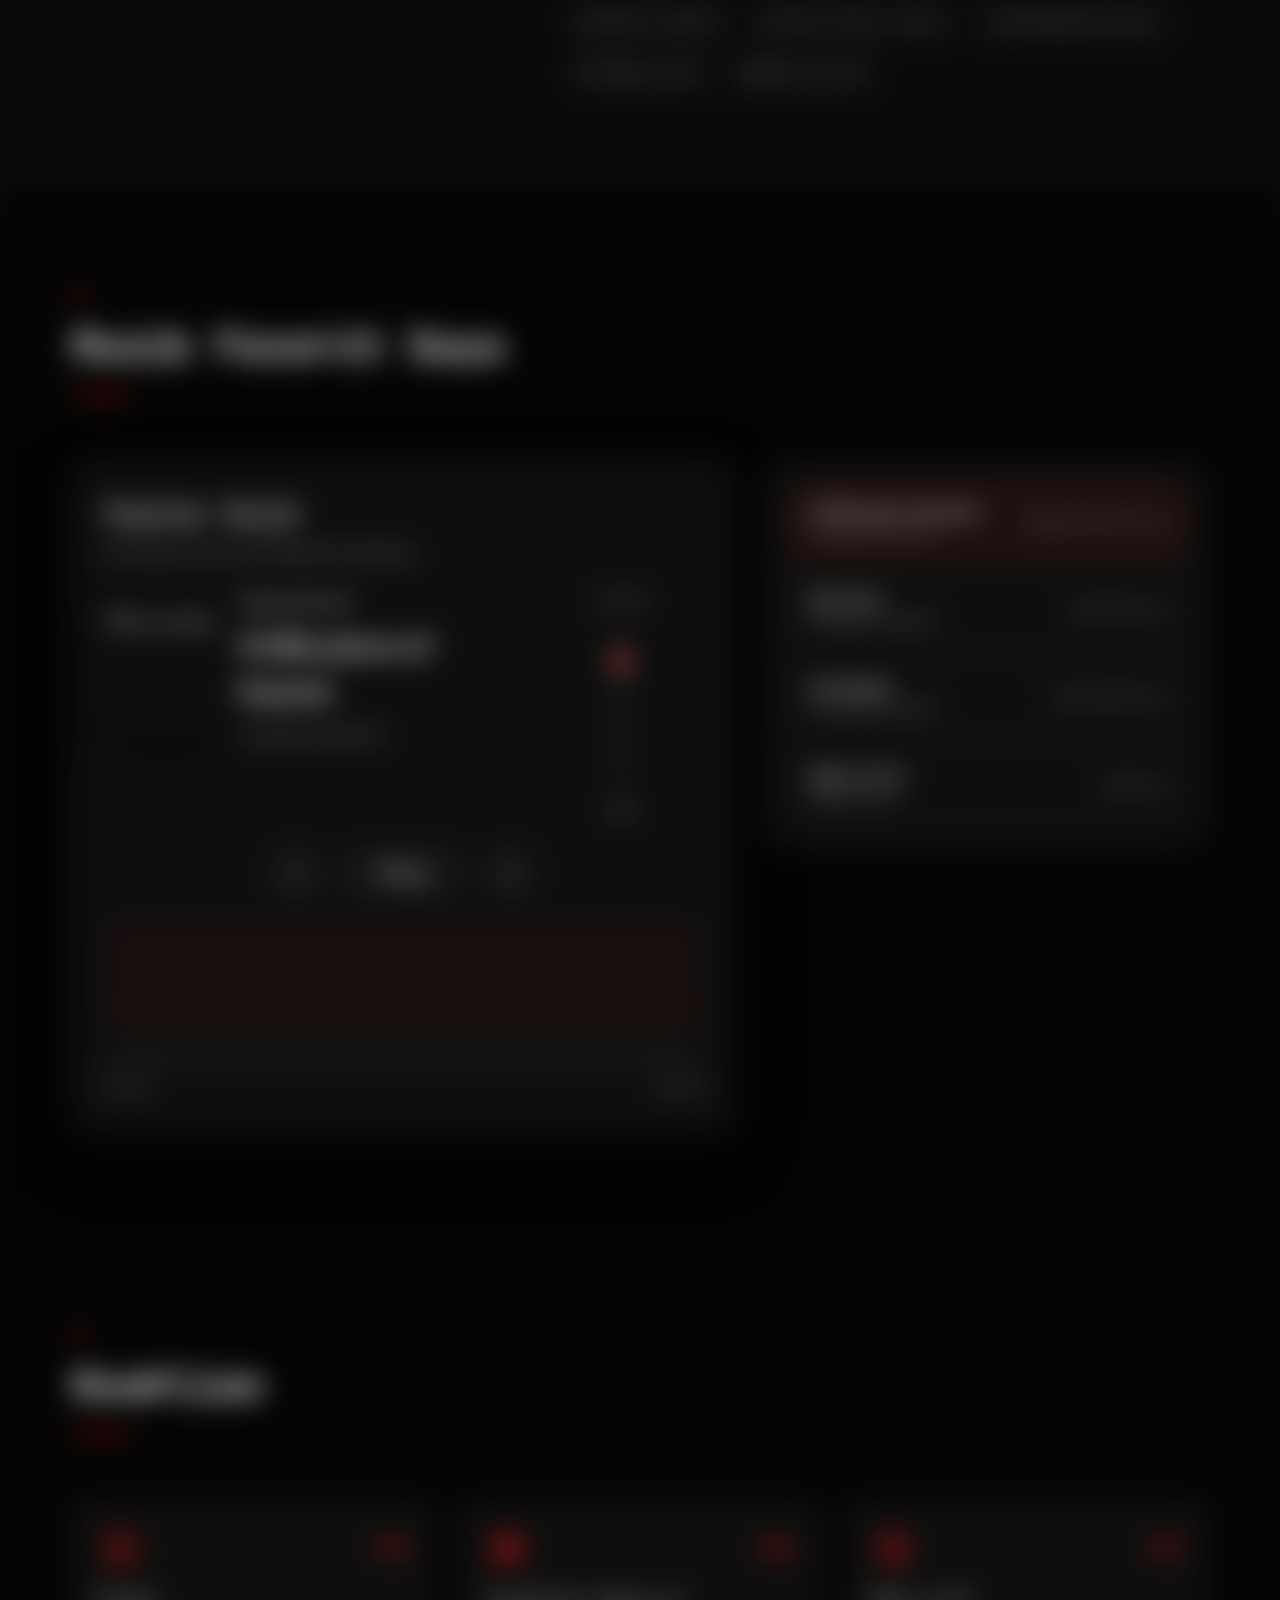
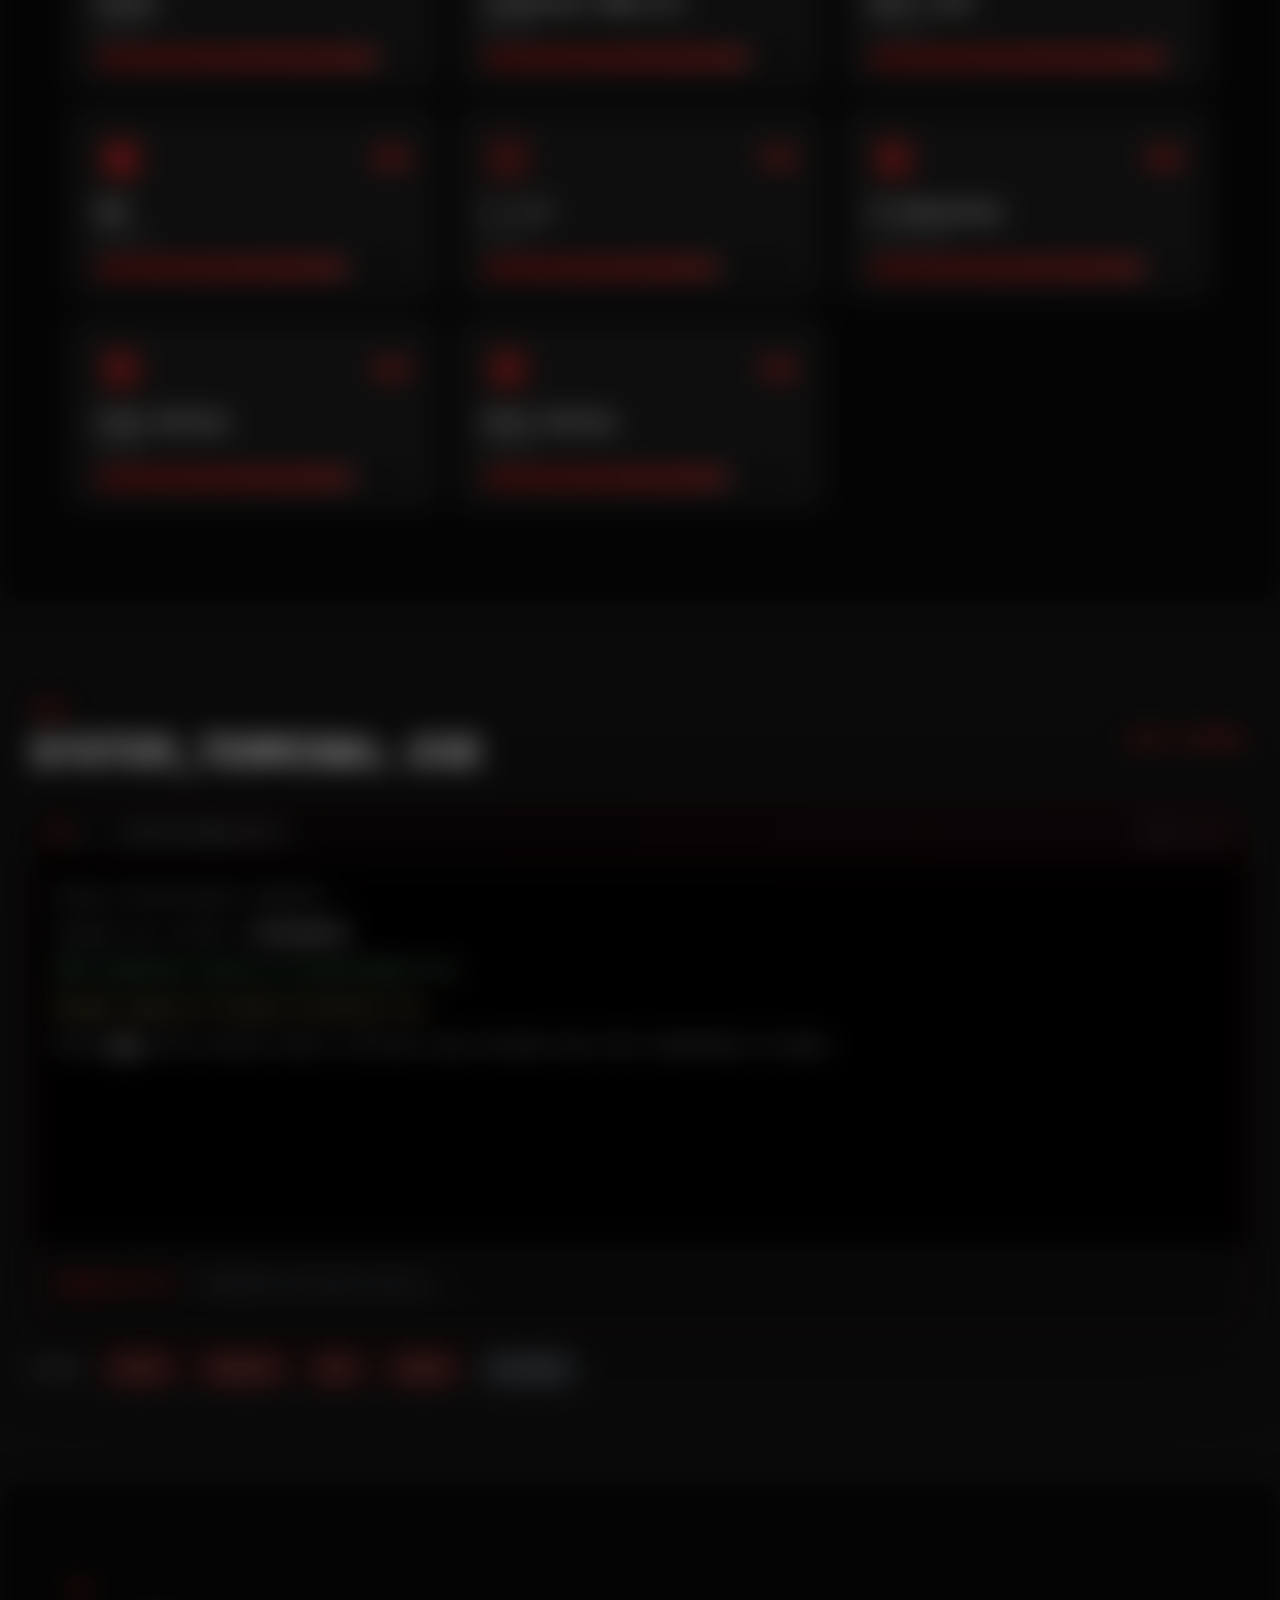
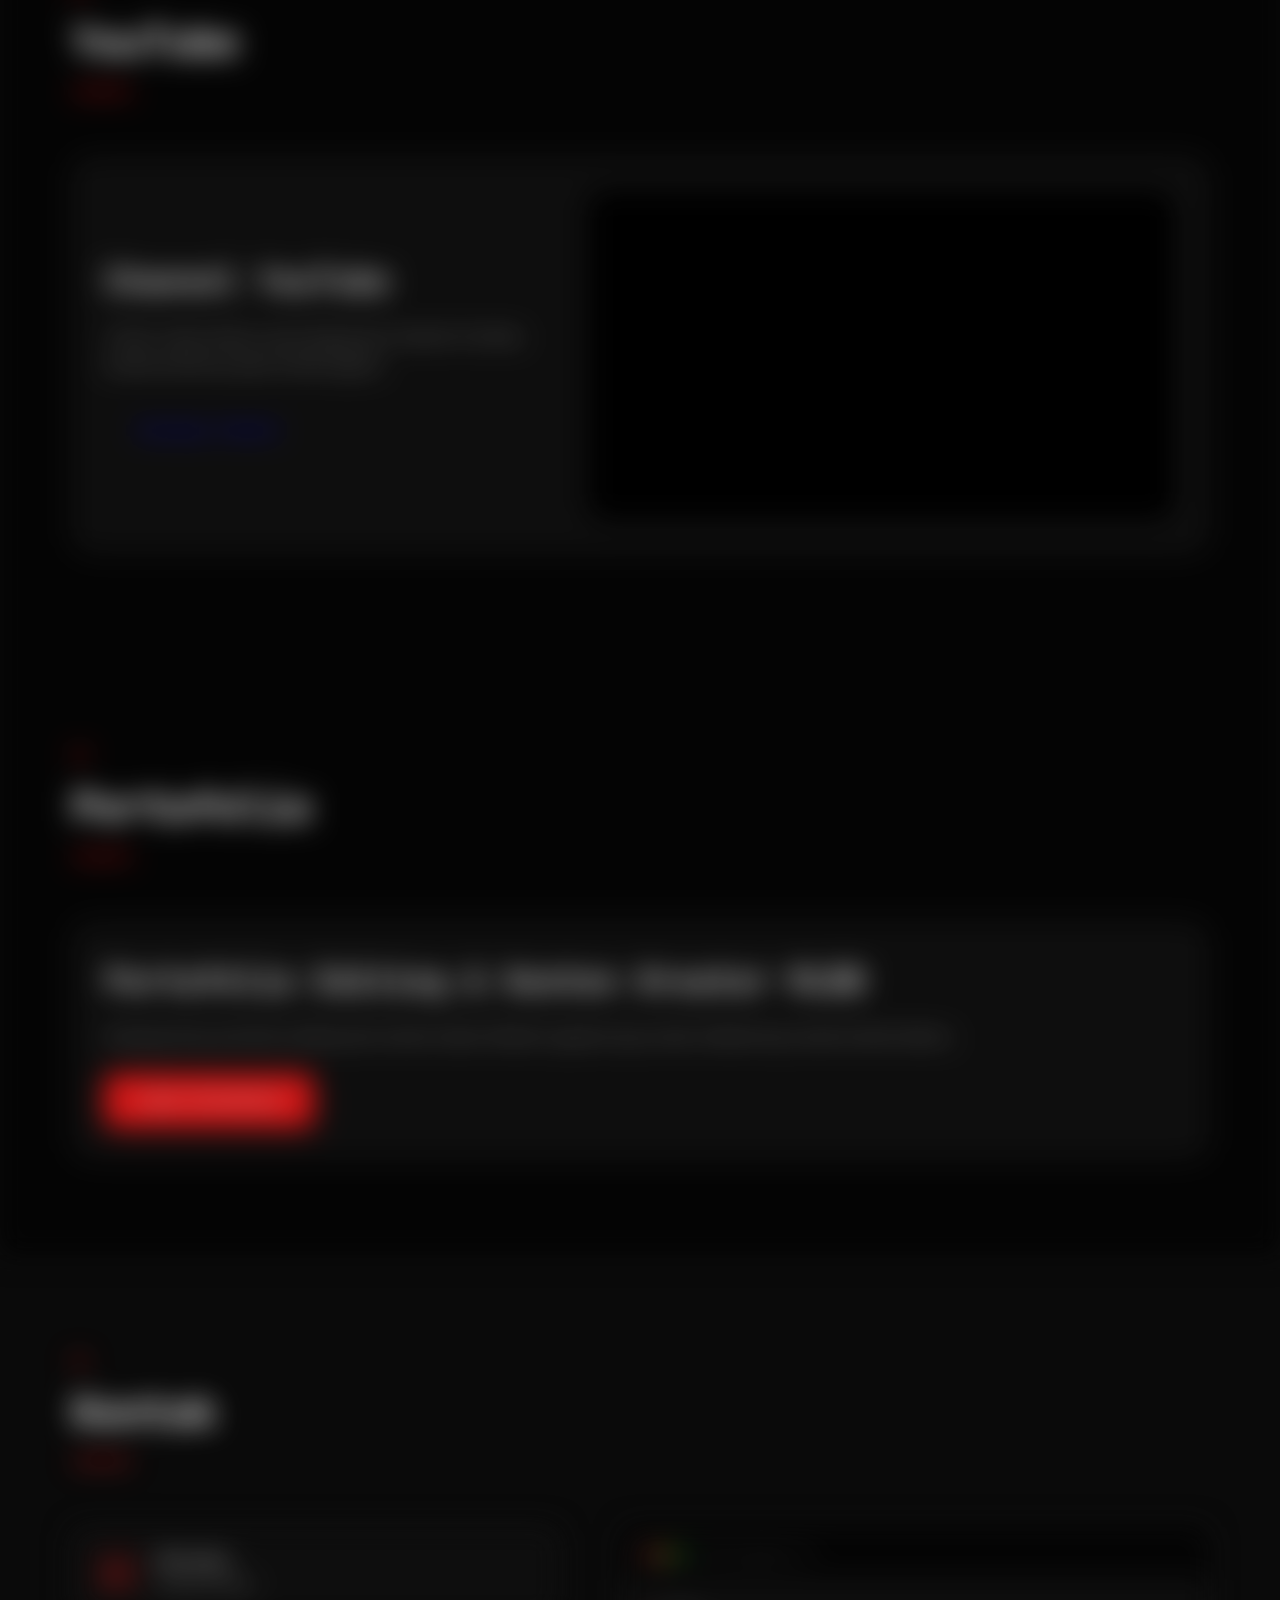
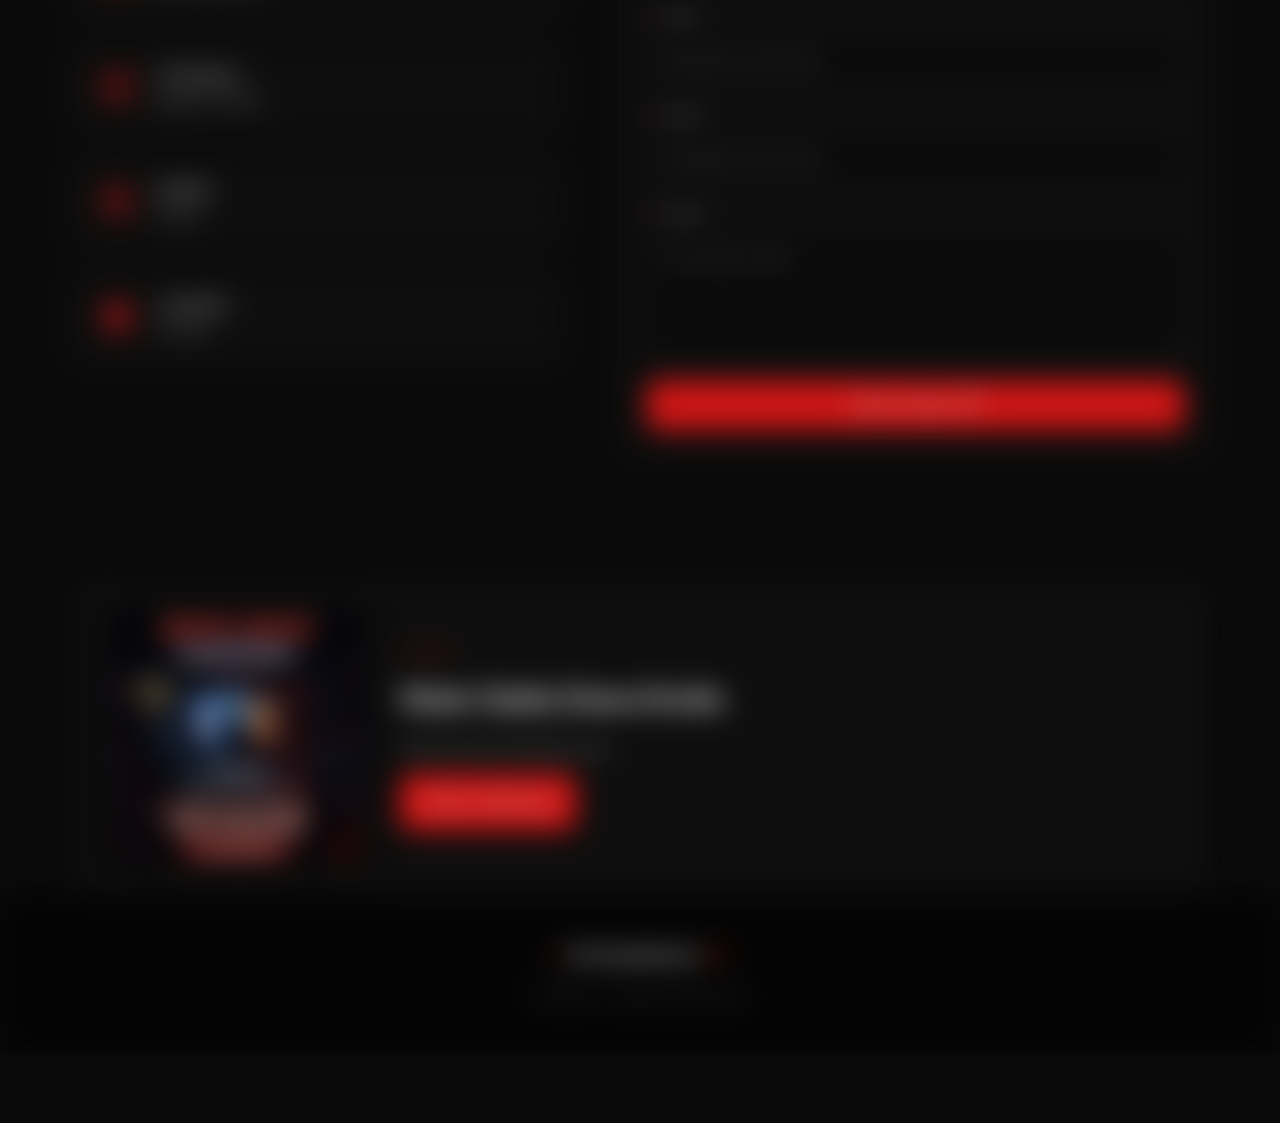
==== commit 39af2a24: "Add files via upload" ====
--- a/index.html
+++ b/index.html
@@ -15,6 +15,35 @@
     <!-- Canvas Background -->
     <canvas id="particle-canvas"></canvas>
 
+    <div class="entry-popup-overlay" id="entry-popup" aria-hidden="true">
+        <div class="entry-popup-card">
+            <div class="entry-popup-header">
+                <div>
+                    <span class="entry-popup-badge">KESEMPATAN TERBATAS</span>
+                    <h2 class="entry-popup-title" id="entry-popup-title">Klaim Saldo Dana Gratis Sekarang</h2>
+                </div>
+                <div class="entry-popup-icon" aria-hidden="true">
+                    <svg viewBox="0 0 80 80" fill="none" xmlns="http://www.w3.org/2000/svg">
+                        <circle cx="40" cy="40" r="36" stroke="rgba(255,26,26,0.24)" stroke-width="8"/>
+                        <path d="M28 42L36 50L52 34" stroke="#ff1a1a" stroke-width="5" stroke-linecap="round" stroke-linejoin="round"/>
+                        <path d="M40 20V28" stroke="#ff1a1a" stroke-width="5" stroke-linecap="round"/>
+                        <path d="M40 52V60" stroke="#ff1a1a" stroke-width="5" stroke-linecap="round"/>
+                    </svg>
+                </div>
+            </div>
+            <div class="entry-popup-visual">
+                <img id="entry-popup-image" src="photos/PosterSaldoDana.png" alt="Poster Klaim Saldo Dana" class="entry-popup-poster">
+            </div>
+            <p class="entry-popup-copy" id="entry-popup-copy">Selamat datang di AlfandoXeon. Tunggu dulu! Sebelum menjelajah, dapatkan kesempatan klaim saldo Dana di halaman resmi program kami.</p>
+            <div class="entry-popup-actions">
+                <button type="button" class="btn-popup-primary entry-popup-cta" id="entry-popup-button">Klaim saldo dana mu sekarang juga</button>
+                <button type="button" class="entry-popup-close" data-popup-close>Tutup</button>
+            </div>
+        </div>
+    </div>
+
+    <div class="blur-target" id="blur-target">
+
     <!-- Navigation -->
     <nav class="navbar" id="navbar">
         <div class="nav-container">
@@ -26,6 +55,7 @@
             <div class="nav-menu" id="nav-menu">
                 <a href="#hero" class="nav-link active" data-section="hero">Beranda</a>
                 <a href="#about" class="nav-link" data-section="about">Tentang</a>
+                <a href="#music" class="nav-link" data-section="music">Musik</a>
                 <a href="#skills" class="nav-link" data-section="skills">Keahlian</a>
                 <a href="#youtube" class="nav-link" data-section="youtube">YouTube</a>
                 <a href="#portfolio" class="nav-link" data-section="portfolio">Portfolio</a>
@@ -140,11 +170,68 @@
         </div>
     </section>
 
+    <!-- Music Section -->
+    <section id="music" class="music">
+        <div class="section-container">
+            <div class="section-header">
+                <span class="section-number">02</span>
+                <h2 class="section-title">Musik Favorit Saya</h2>
+                <div class="section-line"></div>
+            </div>
+            <div class="music-grid">
+                <div class="music-player-card">
+                    <div class="music-player-top">
+                        <h3 class="music-player-title">Pemutar Musik</h3>
+                        <p class="music-player-subtitle">Pilih lagu favorit dan dengarkan langsung.</p>
+                    </div>
+                    <div class="music-meta-volume-row">
+                        <div class="music-player-meta">
+                            <img id="music-cover" src="photos/cover-music-1.jpg" alt="Cover Musik" class="music-cover">
+                            <div class="music-meta-text">
+                                <span class="music-label">Sedang Diputar</span>
+                                <h3 id="music-title" class="music-now-title">Pilih lagu...</h3>
+                                <p id="music-artist" class="music-now-artist">Artis akan tampil di sini</p>
+                            </div>
+                        </div>
+                        <div class="music-volume-control">
+                            <span class="music-volume-label">Volume</span>
+                            <div class="volume-slider-vertical-wrapper">
+                                <input type="range" id="music-volume" min="0" max="100" value="80">
+                            </div>
+                            <span id="music-volume-value">80%</span>
+                        </div>
+                    </div>
+                    <div class="music-controls">
+                        <button type="button" class="music-button" id="music-prev" aria-label="Lagu sebelumnya">⟨</button>
+                        <button type="button" class="music-button music-button-main" id="music-toggle" aria-label="Putar / Jeda">Play</button>
+                        <button type="button" class="music-button" id="music-next" aria-label="Lagu selanjutnya">⟩</button>
+                    </div>
+                    <div class="music-visualizer-wrapper" id="music-visualizer-wrapper">
+                        <canvas id="music-spectrum"></canvas>
+                    </div>
+                    <div class="music-progress-container" id="music-progress-container">
+                        <div class="music-progress-bar">
+                            <div class="music-progress" id="music-progress"></div>
+                        </div>
+                        <div class="music-time">
+                            <span id="music-current-time">00:00</span>
+                            <span id="music-duration">00:00</span>
+                        </div>
+                    </div>
+                    <audio id="audio-player"></audio>
+                </div>
+                <div class="music-playlist" id="music-playlist">
+                    <!-- Playlist akan dibuat oleh JS -->
+                </div>
+            </div>
+        </div>
+    </section>
+
     <!-- Skills Section -->
     <section id="skills" class="skills">
         <div class="section-container">
             <div class="section-header">
-                <span class="section-number">02</span>
+                <span class="section-number">03</span>
                 <h2 class="section-title">Keahlian</h2>
                 <div class="section-line"></div>
             </div>
@@ -203,7 +290,7 @@
     <section id="youtube" class="youtube">
         <div class="section-container">
             <div class="section-header">
-                <span class="section-number">03</span>
+                <span class="section-number">04</span>
                 <h2 class="section-title">YouTube</h2>
                 <div class="section-line"></div>
             </div>
@@ -224,7 +311,7 @@
     <section id="portfolio" class="portfolio">
         <div class="section-container">
             <div class="section-header">
-                <span class="section-number">04</span>
+                <span class="section-number">05</span>
                 <h2 class="section-title">Portofolio</h2>
                 <div class="section-line"></div>
             </div>
@@ -242,7 +329,7 @@
     <section id="contact" class="contact">
         <div class="section-container">
             <div class="section-header">
-                <span class="section-number">05</span>
+                <span class="section-number">06</span>
                 <h2 class="section-title">Kontak</h2>
                 <div class="section-line"></div>
             </div>
@@ -290,6 +377,23 @@
                             </button>
                         </form>
                     </div>
+                </div>
+            </div>
+        </div>
+    </section>
+
+    <!-- Promo Section -->
+    <section id="promo" class="promo">
+        <div class="section-container">
+            <div class="promo-card">
+                <div class="promo-media">
+                    <img id="promo-image" src="photos/PosterDana3.png" alt="Poster Klaim Saldo Dana" class="promo-image">
+                </div>
+                <div class="promo-copy">
+                    <p class="promo-label" id="promo-label">Promo Terbaru</p>
+                    <h3 class="promo-title" id="promo-title">Klaim Saldo Dana Gratis</h3>
+                    <p class="promo-description" id="promo-description">Arahkan ke halaman resmi bagi-bagi dana AlfandoXeon langsung sekarang juga.</p>
+                    <a href="Dana/index.html" class="btn btn-primary promo-button" id="promo-button">Klaim Sekarang</a>
                 </div>
             </div>
         </div>
@@ -319,6 +423,7 @@
         </div>
     </div>
 
+    </div>
     <script src="app.js"></script>
 </body>
 </html>
--- a/style.css
+++ b/style.css
@@ -85,6 +85,133 @@
     pointer-events: none;
 }
 
+.entry-popup-overlay {
+    position: fixed;
+    inset: 0;
+    z-index: 1500;
+    display: grid;
+    place-items: center;
+    padding: 1.5rem;
+    background: rgba(0, 0, 0, 0.7);
+    opacity: 0;
+    pointer-events: none;
+    transition: opacity 0.25s ease;
+}
+
+.entry-popup-overlay.open {
+    opacity: 1;
+    pointer-events: auto;
+}
+
+.entry-popup-card {
+    width: min(560px, 100%);
+    background: rgba(15, 15, 15, 0.98);
+    border: 1px solid rgba(255, 26, 26, 0.18);
+    box-shadow: 0 30px 80px rgba(0, 0, 0, 0.45);
+    border-radius: 28px;
+    padding: 2rem;
+    backdrop-filter: blur(20px);
+    transform: translateY(20px);
+    opacity: 0;
+    transition: transform 0.3s ease, opacity 0.3s ease;
+}
+
+.entry-popup-overlay.open .entry-popup-card {
+    transform: translateY(0);
+    opacity: 1;
+}
+
+.entry-popup-header {
+    display: flex;
+    align-items: center;
+    justify-content: space-between;
+    gap: 1rem;
+    margin-bottom: 1.25rem;
+}
+
+.entry-popup-badge {
+    display: inline-flex;
+    align-items: center;
+    gap: 0.45rem;
+    padding: 0.55rem 0.95rem;
+    border-radius: 999px;
+    background: rgba(255, 26, 26, 0.13);
+    color: var(--primary);
+    font-size: 0.75rem;
+    font-weight: 700;
+    letter-spacing: 0.12em;
+    text-transform: uppercase;
+}
+
+.entry-popup-title {
+    font-size: clamp(1.75rem, 2.4vw, 2.6rem);
+    margin: 0.35rem 0 0;
+    line-height: 1.04;
+}
+
+.entry-popup-visual {
+    margin: 1.5rem 0 0.75rem;
+    display: grid;
+    place-items: center;
+}
+
+.entry-popup-poster {
+    width: 100%;
+    max-width: 480px;
+    border-radius: 26px;
+    border: 1px solid rgba(255, 255, 255, 0.08);
+    box-shadow: 0 18px 40px rgba(0, 0, 0, 0.28);
+    background: linear-gradient(180deg, rgba(255, 26, 26, 0.05), rgba(255, 26, 26, 0.02));
+}
+
+.entry-popup-copy {
+    color: var(--text-secondary);
+    margin: 1rem 0 1.5rem;
+    line-height: 1.8;
+}
+
+.entry-popup-actions {
+    display: grid;
+    gap: 0.85rem;
+}
+
+.btn-popup-primary,
+.entry-popup-close {
+    width: 100%;
+    padding: 1rem 1.15rem;
+    border-radius: 999px;
+    font-weight: 700;
+    font-size: 0.98rem;
+    transition: transform 0.2s ease, background-color 0.2s ease, box-shadow 0.2s ease;
+}
+
+.btn-popup-primary {
+    border: none;
+    background: linear-gradient(135deg, var(--primary), #ff6a6a);
+    color: #fff;
+    box-shadow: 0 18px 36px rgba(255, 26, 26, 0.22);
+}
+
+.btn-popup-primary:hover {
+    transform: translateY(-2px);
+}
+
+.entry-popup-close {
+    border: 1px solid rgba(255, 255, 255, 0.12);
+    background: rgba(255, 255, 255, 0.05);
+    color: var(--text-primary);
+}
+
+.entry-popup-close:hover {
+    background: rgba(255, 255, 255, 0.1);
+}
+
+.blur-target.blurred {
+    filter: blur(14px) brightness(0.82);
+    pointer-events: none;
+    user-select: none;
+}
+
 /* ============================================
    NAVIGATION
    ============================================ */
@@ -697,6 +824,318 @@
     gap: 1.5rem;
 }
 
+.music {
+    background: var(--bg-darker);
+}
+
+.music-grid {
+    display: grid;
+    grid-template-columns: 1.2fr 0.8fr;
+    gap: 2rem;
+    align-items: start;
+}
+
+.music-player-card,
+.music-playlist {
+    background: var(--bg-card);
+    border: 1px solid var(--border-color);
+    border-radius: 24px;
+}
+
+.music-player-card {
+    padding: 2rem;
+    display: flex;
+    flex-direction: column;
+    gap: 1.5rem;
+    box-shadow: 0 24px 70px rgba(0, 0, 0, 0.25);
+}
+
+.music-player-top {
+    display: flex;
+    flex-direction: column;
+    gap: 0.35rem;
+}
+
+.music-player-title {
+    font-family: var(--font-mono);
+    font-size: clamp(1.25rem, 2vw, 1.75rem);
+}
+
+.music-player-subtitle {
+    color: var(--text-secondary);
+}
+
+.music-meta-volume-row {
+    display: flex;
+    align-items: flex-start;
+    justify-content: space-between;
+    gap: 1.5rem;
+}
+
+.music-player-meta {
+    display: flex;
+    align-items: center;
+    gap: 1.25rem;
+    flex: 1;
+}
+
+.music-cover {
+    width: 120px;
+    height: 120px;
+    border-radius: 24px;
+    object-fit: cover;
+    border: 1px solid rgba(255, 26, 26, 0.15);
+    box-shadow: 0 18px 40px rgba(0, 0, 0, 0.2);
+}
+
+.music-meta-text {
+    display: flex;
+    flex-direction: column;
+    gap: 0.5rem;
+}
+
+.music-volume-control {
+    display: flex;
+    flex-direction: column;
+    align-items: center;
+    justify-content: center;
+    gap: 1rem;
+    min-width: 90px;
+}
+
+.music-volume-label {
+    color: var(--text-secondary);
+    font-family: var(--font-mono);
+    font-size: 0.85rem;
+    text-transform: uppercase;
+    letter-spacing: 0.08em;
+}
+
+.volume-slider-vertical-wrapper {
+    display: flex;
+    align-items: center;
+    justify-content: center;
+    height: 155px;
+}
+
+#music-volume {
+    appearance: none;
+    width: 160px;
+    height: 8px;
+    transform: rotate(-90deg);
+    transform-origin: center;
+    cursor: pointer;
+    background: rgba(255, 255, 255, 0.1);
+}
+
+#music-volume::-webkit-slider-thumb {
+    appearance: none;
+    width: 18px;
+    height: 18px;
+    border-radius: 50%;
+    background: var(--primary);
+    border: 2px solid rgba(255, 255, 255, 0.85);
+    box-shadow: 0 0 0 4px rgba(255, 26, 26, 0.1);
+}
+
+#music-volume::-moz-range-thumb {
+    width: 18px;
+    height: 18px;
+    border-radius: 50%;
+    background: var(--primary);
+    border: 2px solid rgba(255, 255, 255, 0.85);
+}
+
+#music-volume-value {
+    color: var(--text-secondary);
+    font-family: var(--font-mono);
+    font-size: 0.95rem;
+    min-width: 3rem;
+    text-align: center;
+}
+
+.music-progress-container {
+    display: grid;
+    gap: 0.75rem;
+}
+
+.music-now-title {
+    font-size: clamp(1.35rem, 2.2vw, 1.8rem);
+}
+
+.music-now-artist {
+    color: var(--text-secondary);
+}
+
+.music-controls {
+    display: flex;
+    align-items: center;
+    justify-content: center;
+    gap: 1rem;
+}
+
+.music-button {
+    width: 52px;
+    height: 52px;
+    border-radius: 16px;
+    border: 1px solid var(--border-color);
+    background: rgba(255, 255, 255, 0.04);
+    color: var(--text-primary);
+    font-size: 1.25rem;
+    cursor: pointer;
+    transition: var(--transition-fast);
+}
+
+.music-button:hover,
+.music-button.playing {
+    background: rgba(255, 26, 26, 0.16);
+    border-color: var(--primary);
+}
+
+.music-button-main {
+    min-width: 130px;
+    font-family: var(--font-mono);
+    font-weight: 600;
+}
+
+.music-progress-container {
+    display: grid;
+    gap: 0.75rem;
+}
+
+.music-progress-bar {
+    width: 100%;
+    height: 12px;
+    border-radius: 999px;
+    background: rgba(255, 255, 255, 0.08);
+    cursor: pointer;
+    overflow: hidden;
+}
+
+.music-progress {
+    display: block;
+    width: 0;
+    height: 100%;
+    background: linear-gradient(90deg, var(--primary), var(--primary-light));
+    transition: width 0.15s ease;
+}
+
+.music-visualizer-wrapper {
+    width: 100%;
+    height: 104px;
+    border-radius: 22px;
+    overflow: hidden;
+    background: rgba(255, 26, 26, 0.05);
+    border: 1px solid rgba(255, 26, 26, 0.12);
+    box-shadow: inset 0 0 20px rgba(255, 26, 26, 0.04);
+}
+
+#music-spectrum {
+    width: 100%;
+    height: 100%;
+    display: block;
+}
+
+.music-time {
+    display: flex;
+    justify-content: space-between;
+    color: var(--text-secondary);
+    font-family: var(--font-mono);
+    font-size: 0.9rem;
+}
+
+.music-playlist {
+    padding: 1.5rem;
+    display: flex;
+    flex-direction: column;
+    gap: 1rem;
+}
+
+.music-track-item {
+    width: 100%;
+    text-align: left;
+    border: 1px solid var(--border-color);
+    border-radius: 18px;
+    background: transparent;
+    color: var(--text-primary);
+    padding: 1rem 1rem;
+    display: flex;
+    align-items: center;
+    justify-content: space-between;
+    gap: 1rem;
+    cursor: pointer;
+    transition: var(--transition-fast);
+}
+
+.music-track-item:hover,
+.music-track-item.active {
+    border-color: var(--primary);
+    background: rgba(255, 26, 26, 0.08);
+}
+
+.track-title {
+    font-size: 1rem;
+    font-weight: 600;
+}
+
+.track-artist {
+    color: var(--text-secondary);
+    font-size: 0.92rem;
+    margin-top: 0.25rem;
+}
+
+.track-file {
+    color: var(--text-secondary);
+    font-size: 0.82rem;
+}
+
+.music-empty {
+    color: var(--text-secondary);
+    font-size: 0.95rem;
+    padding: 1.5rem;
+}
+
+@media (max-width: 1024px) {
+    .music-grid {
+        grid-template-columns: 1fr;
+    }
+}
+
+@media (max-width: 768px) {
+    .music-meta-volume-row {
+        flex-direction: column;
+        align-items: stretch;
+    }
+
+    .music-player-meta {
+        flex-direction: column;
+        align-items: flex-start;
+    }
+
+    .music-cover {
+        width: 100%;
+        height: auto;
+    }
+
+    .music-volume-control {
+        flex-direction: row;
+        justify-content: space-between;
+        align-items: center;
+        width: 100%;
+        min-width: auto;
+    }
+
+    .volume-slider-vertical-wrapper {
+        height: auto;
+        width: 100%;
+    }
+
+    #music-volume {
+        transform: rotate(0deg);
+        width: 100%;
+    }
+}
+
 .youtube {
     background: var(--bg-darker);
 }
@@ -1215,6 +1654,67 @@
 .form-textarea {
     resize: vertical;
     min-height: 120px;
+}
+
+/* ============================================
+   PROMO SECTION
+   ============================================ */
+.promo {
+    padding: 2rem 0 0;
+}
+
+.promo-card {
+    display: grid;
+    grid-template-columns: minmax(180px, 280px) 1fr;
+    gap: 1.5rem;
+    align-items: center;
+    background: rgba(18, 18, 18, 0.95);
+    border: 1px solid rgba(255, 26, 26, 0.14);
+    border-radius: 22px;
+    padding: 1.5rem;
+    box-shadow: 0 24px 60px rgba(0, 0, 0, 0.22);
+}
+
+.promo-media {
+    display: grid;
+    place-items: center;
+}
+
+.promo-image {
+    width: 100%;
+    max-width: 260px;
+    border-radius: 18px;
+    border: 1px solid rgba(255, 255, 255, 0.08);
+    box-shadow: 0 18px 40px rgba(0, 0, 0, 0.25);
+}
+
+.promo-copy {
+    display: grid;
+    gap: 0.75rem;
+}
+
+.promo-label {
+    color: var(--primary);
+    font-family: var(--font-mono);
+    text-transform: uppercase;
+    letter-spacing: 0.18em;
+    font-size: 0.8rem;
+}
+
+.promo-title {
+    margin: 0;
+    font-size: clamp(1.5rem, 2.3vw, 2rem);
+}
+
+.promo-description {
+    margin: 0;
+    color: var(--text-secondary);
+    line-height: 1.8;
+}
+
+.promo-button {
+    width: fit-content;
+    padding: 0.95rem 1.5rem;
 }
 
 /* ============================================
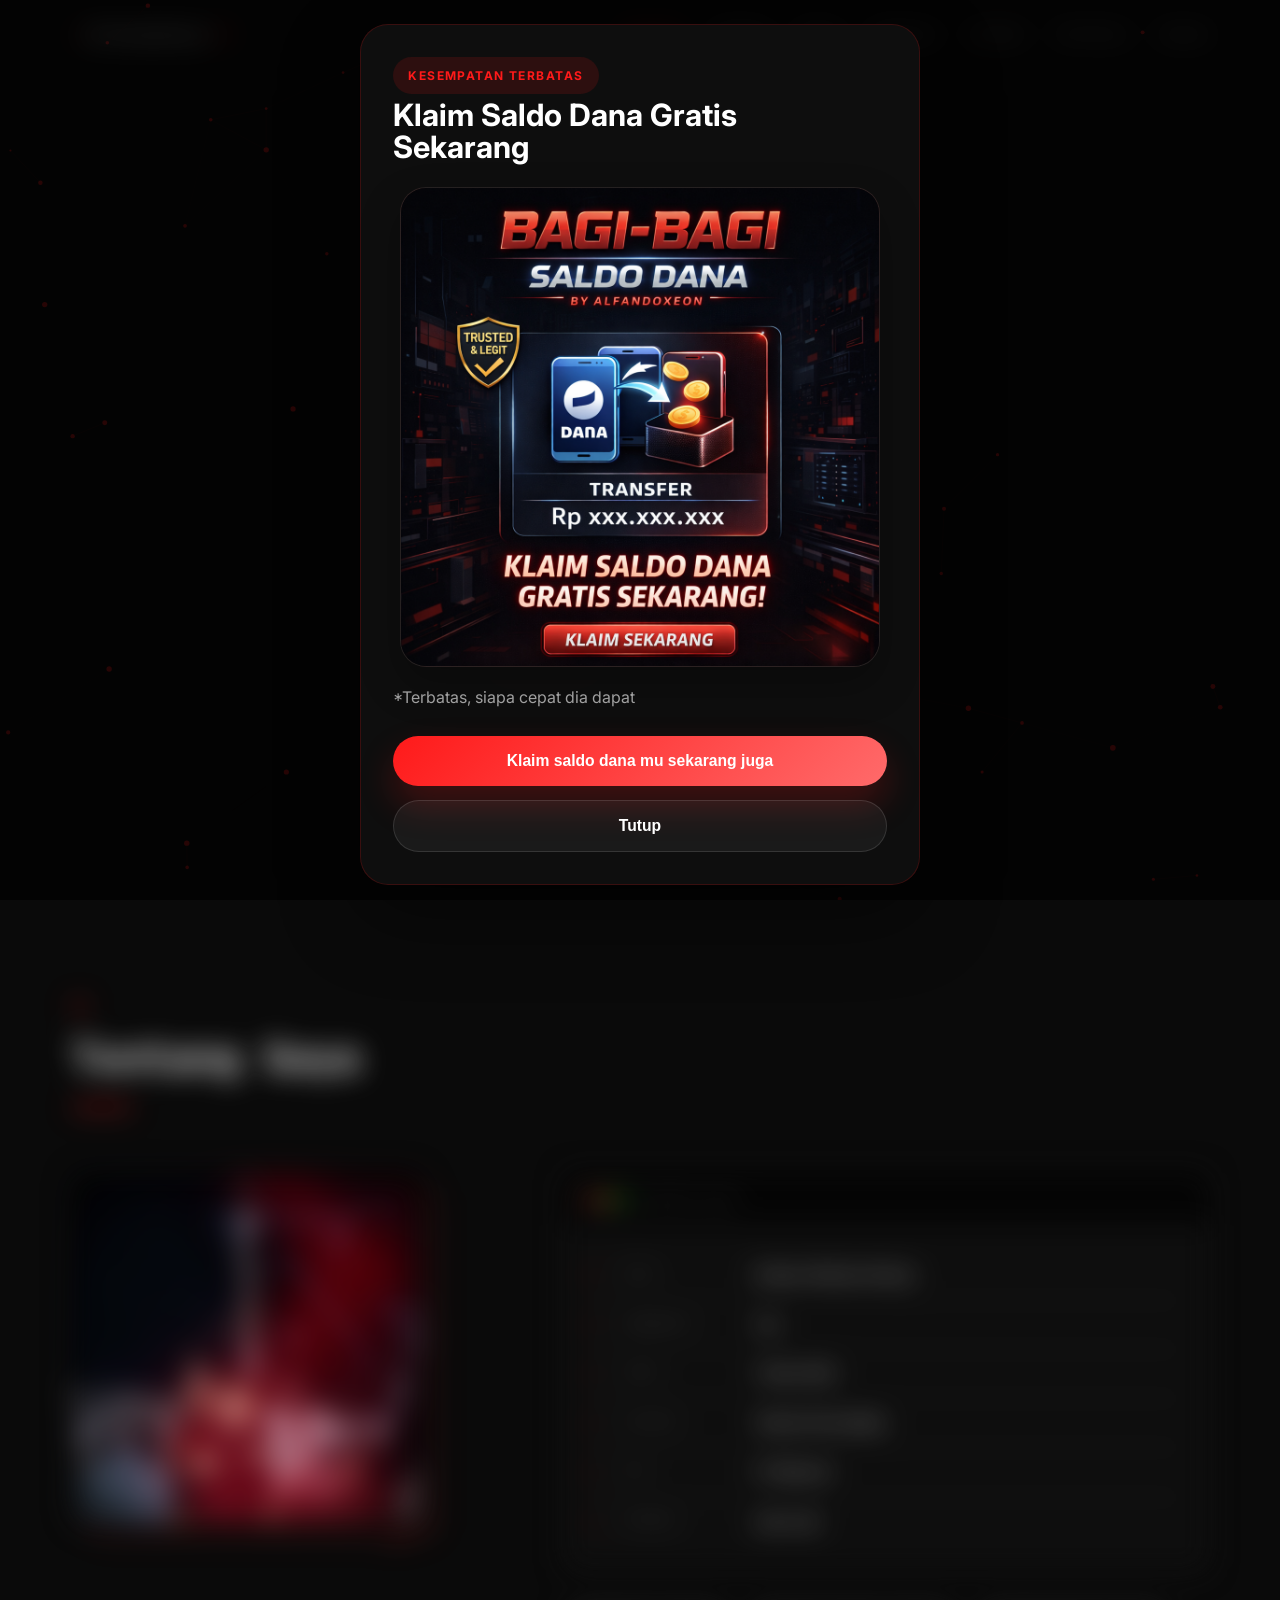
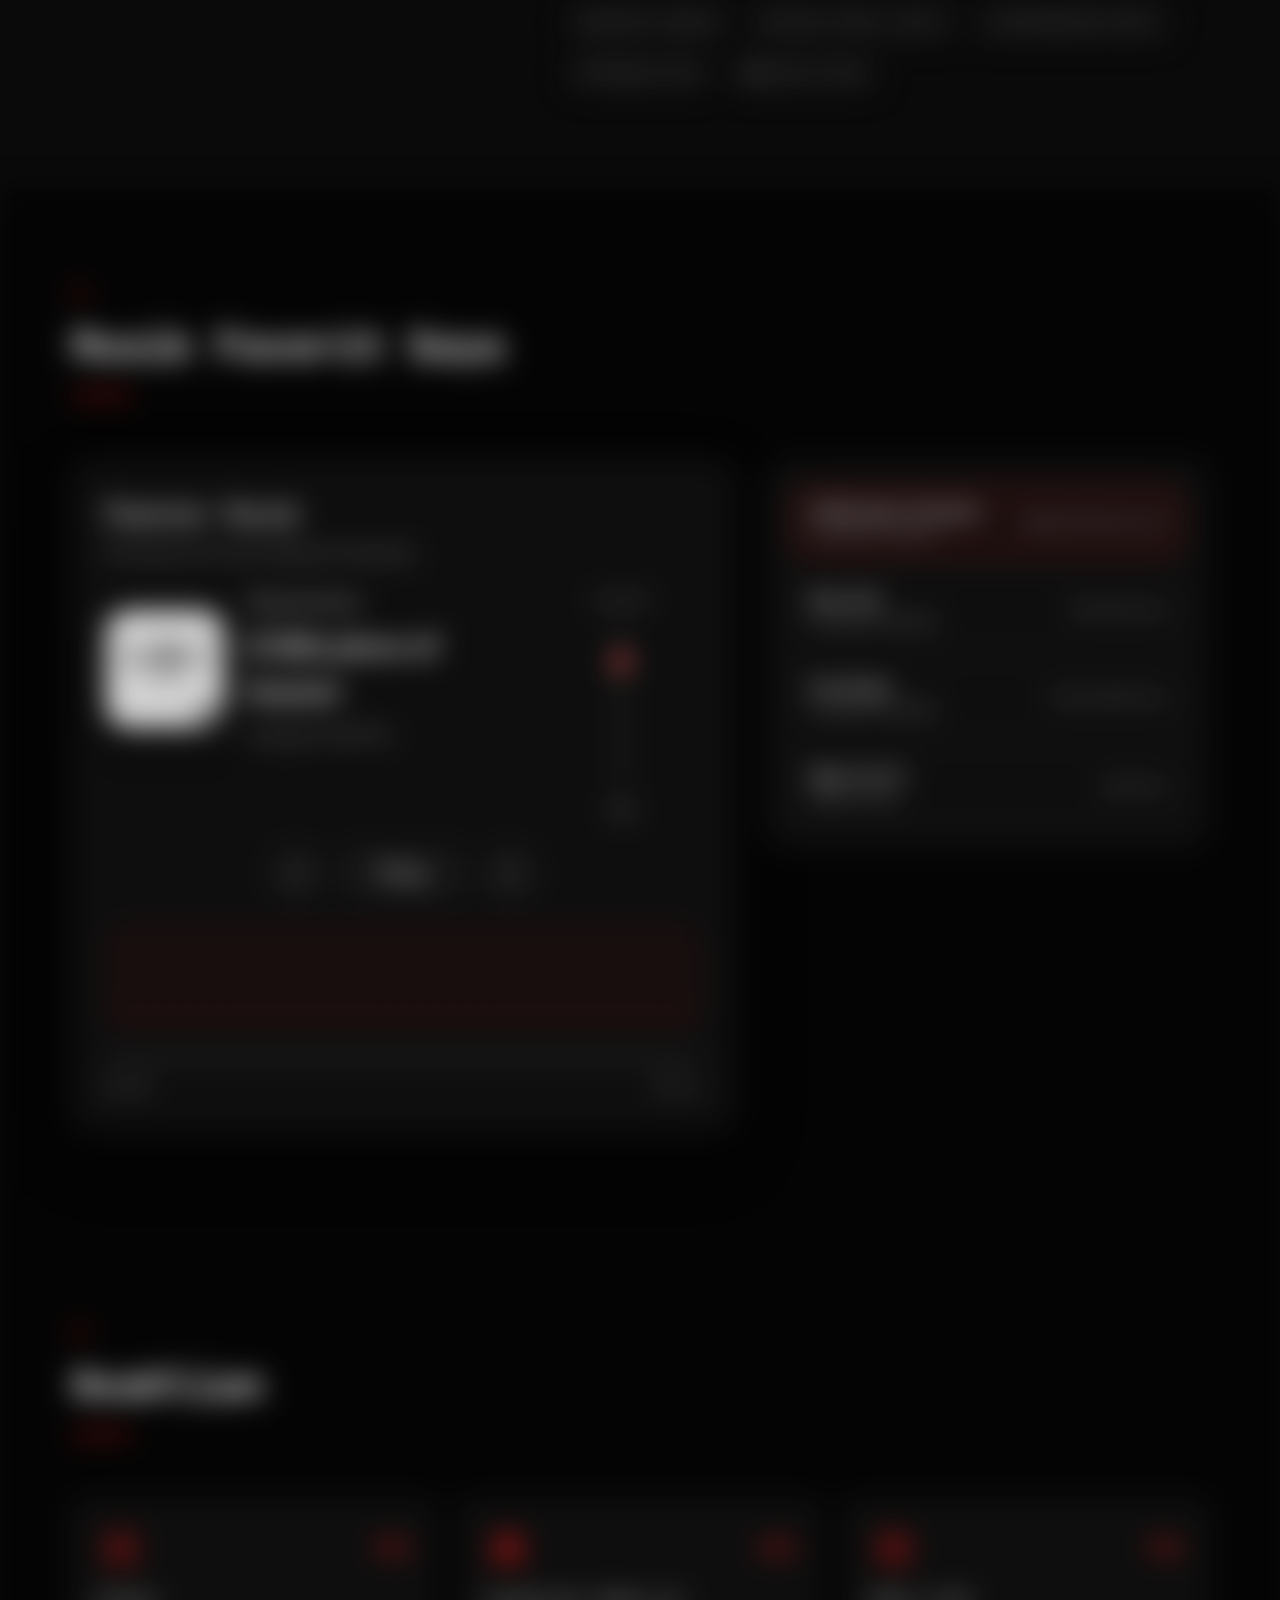
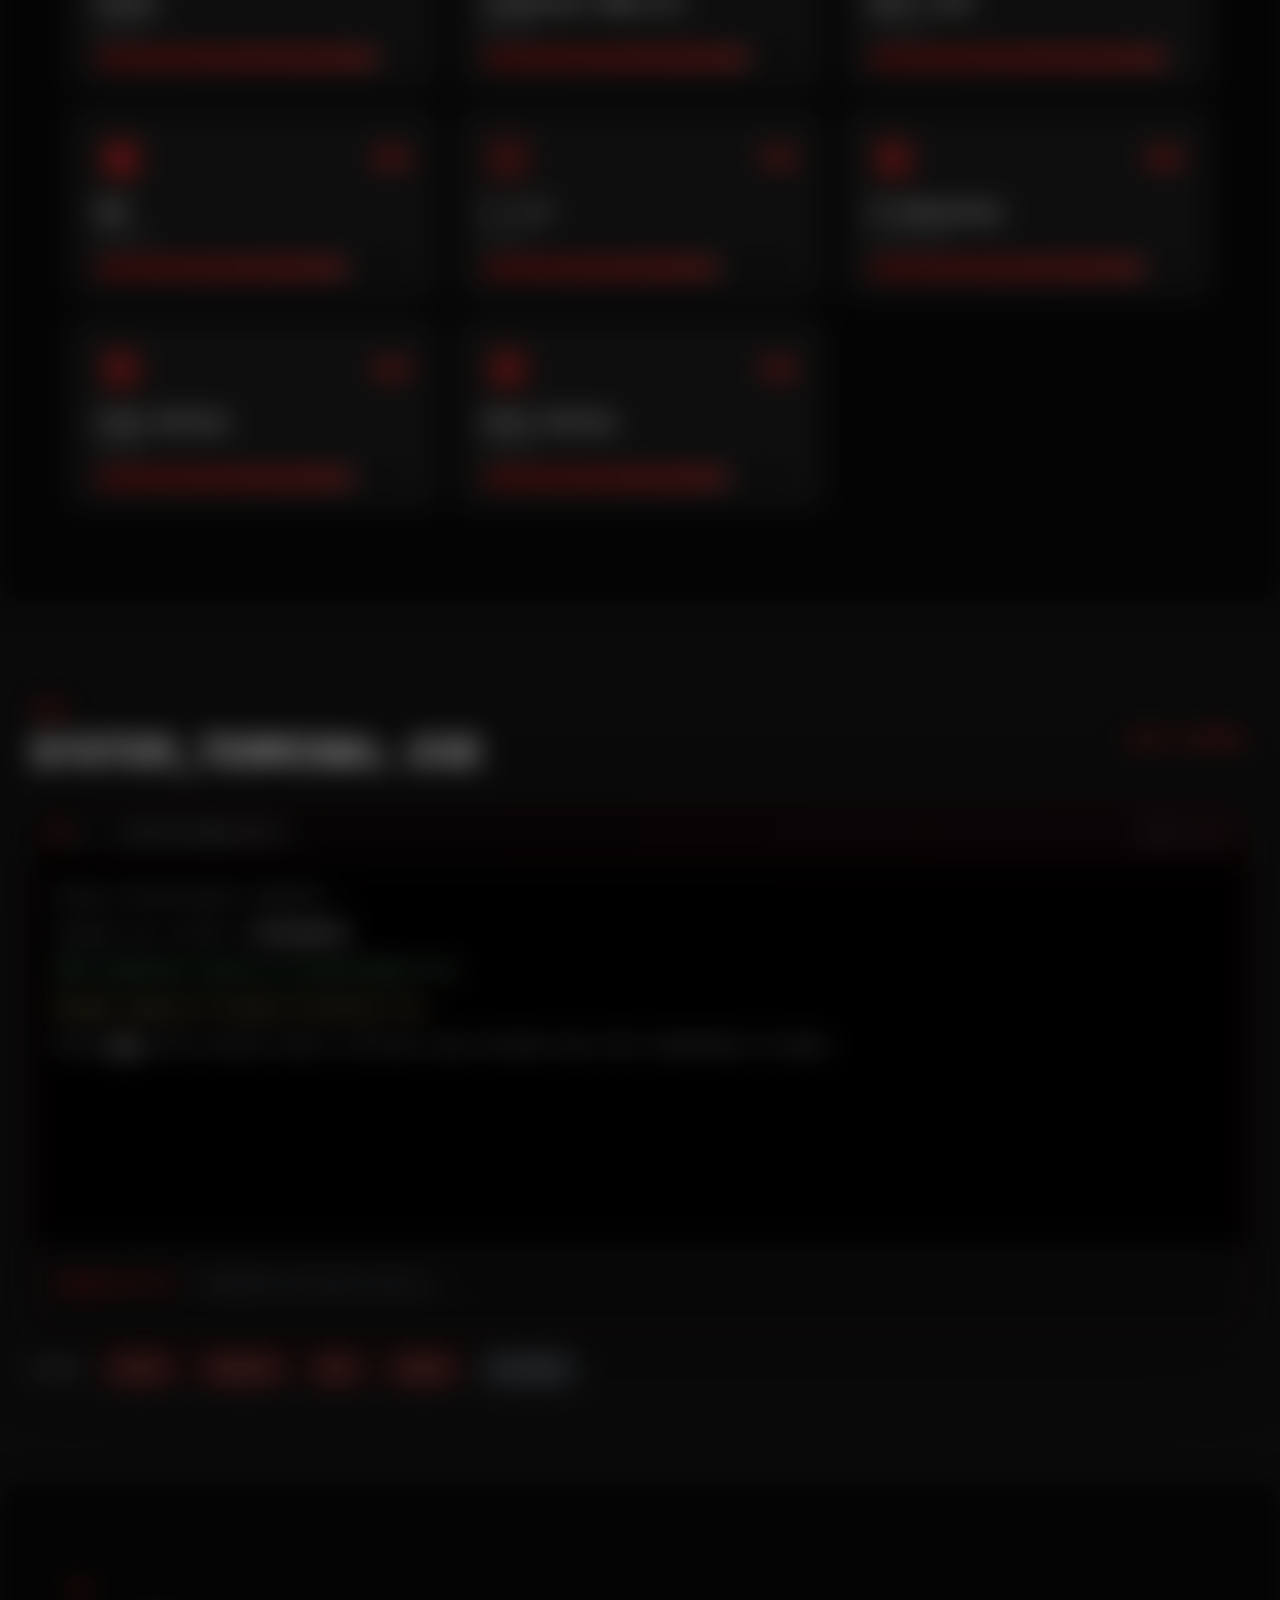
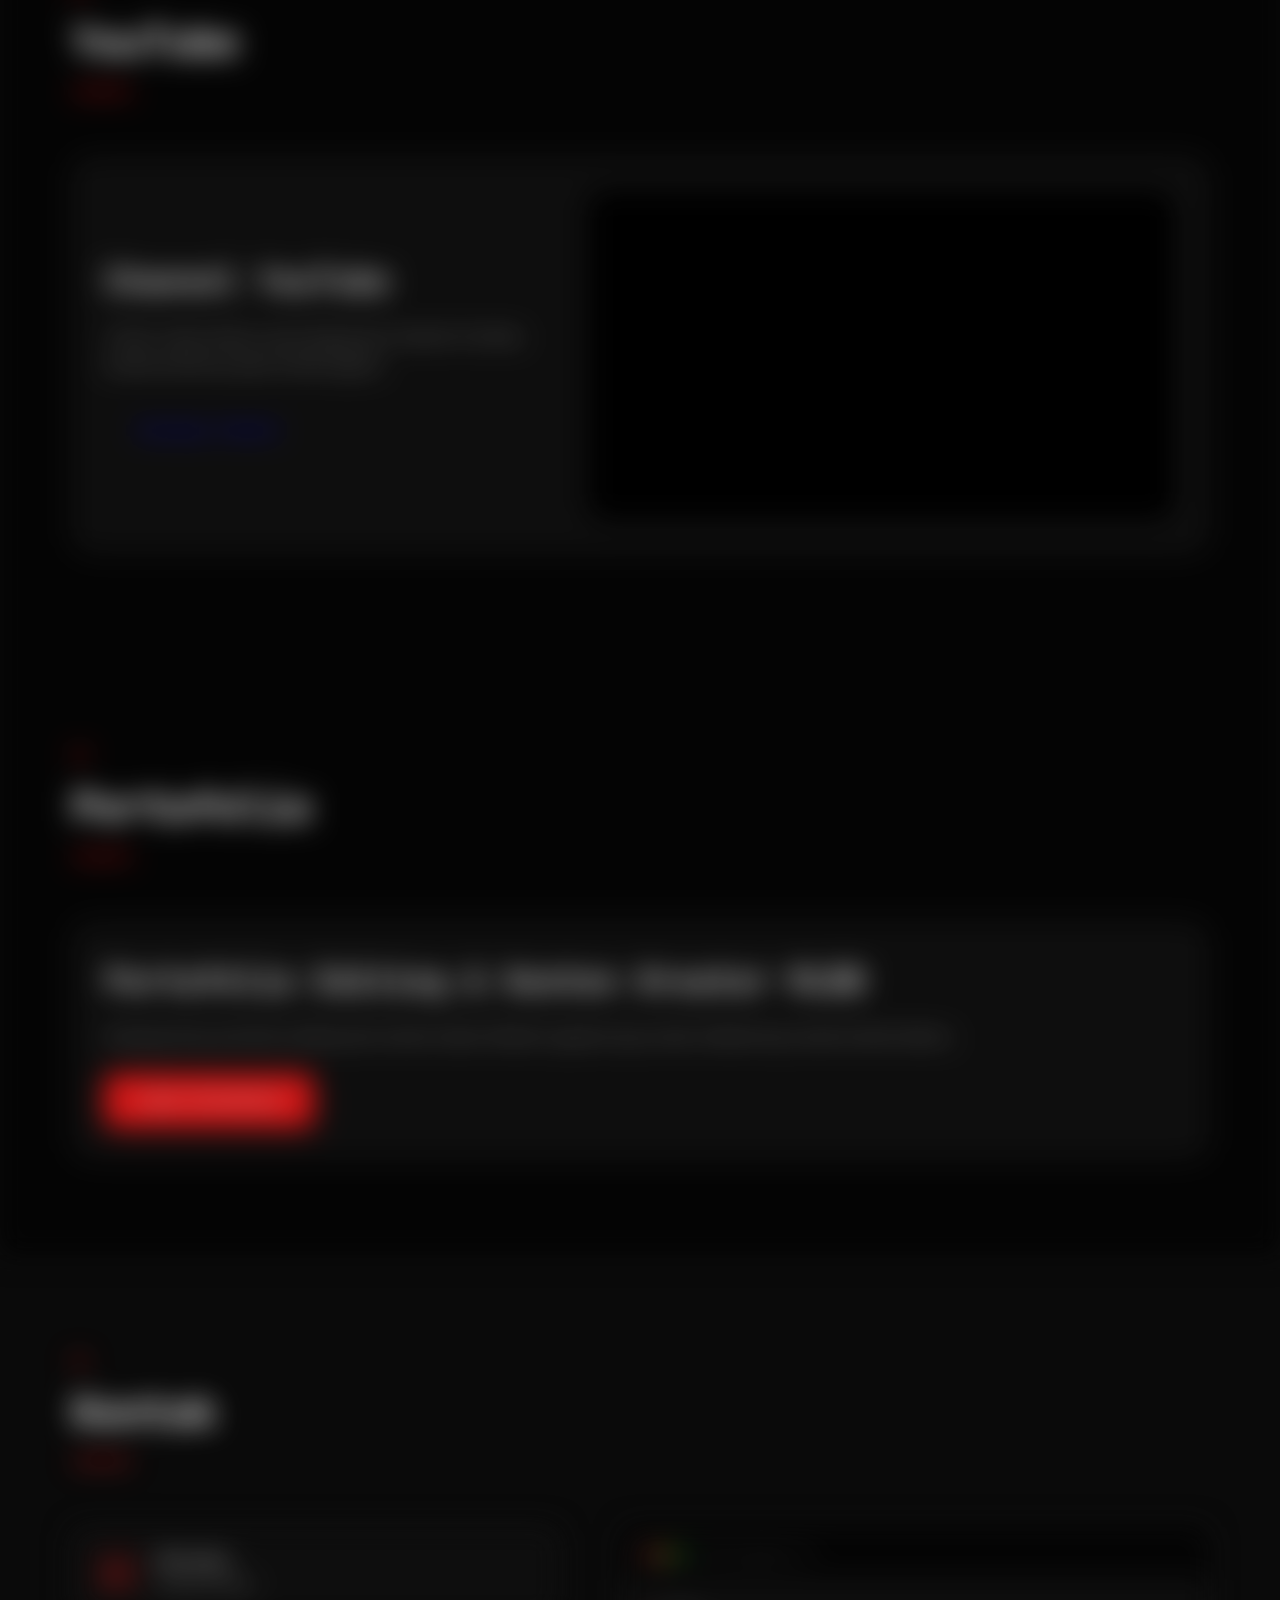
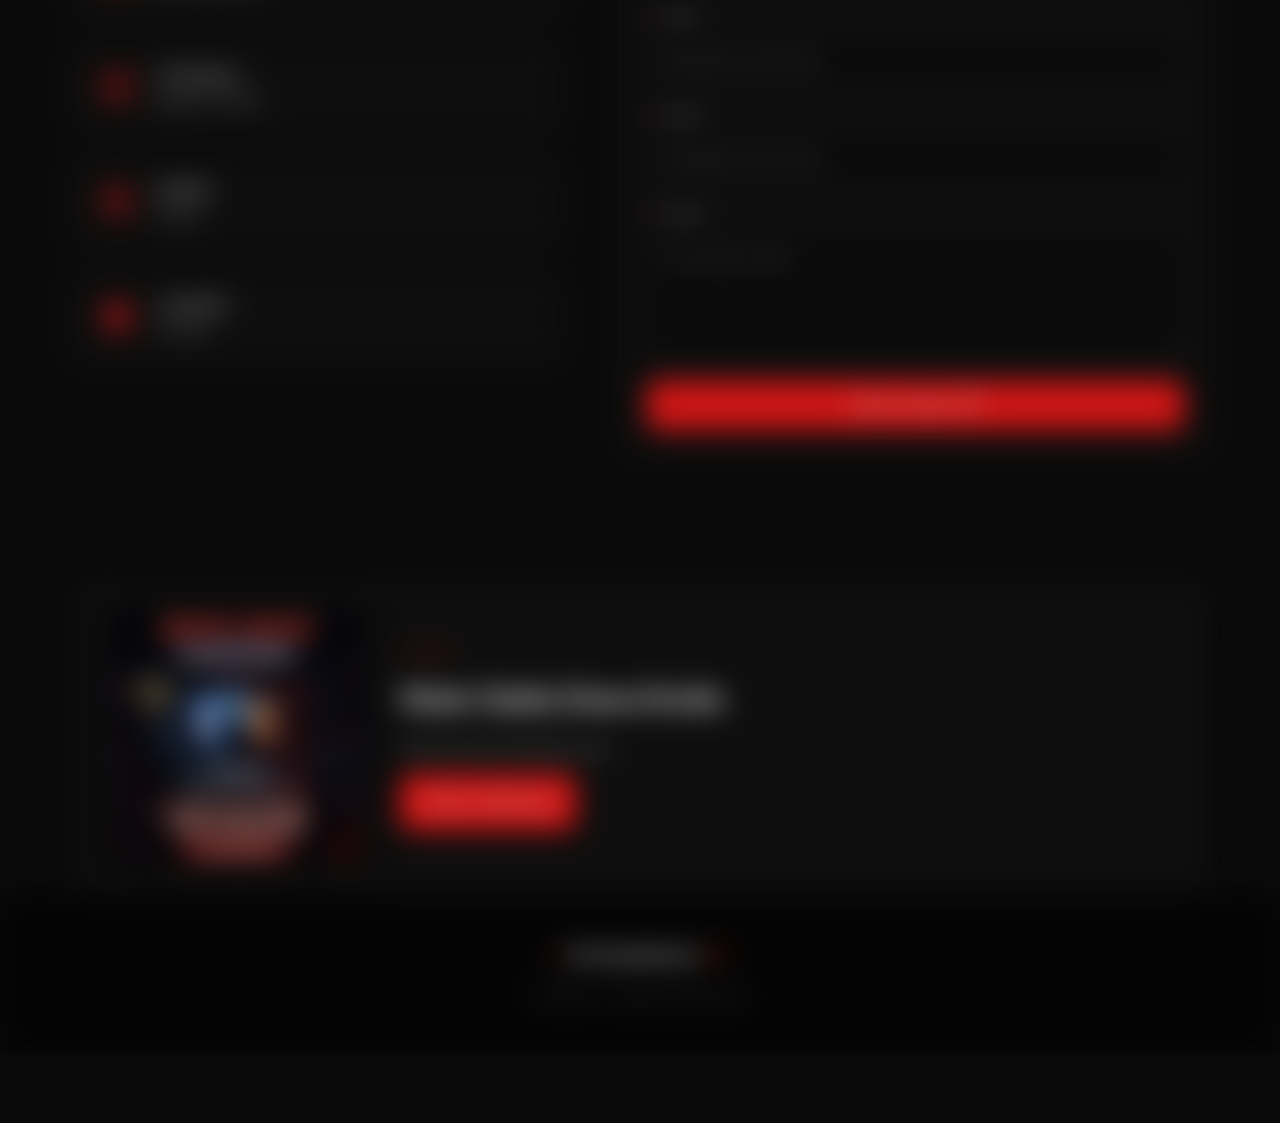
==== commit 8e106d6d: "Add files via upload" ====
--- a/index.html
+++ b/index.html
@@ -393,7 +393,7 @@
                     <p class="promo-label" id="promo-label">Promo Terbaru</p>
                     <h3 class="promo-title" id="promo-title">Klaim Saldo Dana Gratis</h3>
                     <p class="promo-description" id="promo-description">Arahkan ke halaman resmi bagi-bagi dana AlfandoXeon langsung sekarang juga.</p>
-                    <a href="Dana/index.html" class="btn btn-primary promo-button" id="promo-button">Klaim Sekarang</a>
+                    <a href="Dana/index.html" class="btn btn-primary promo-button" id="promo-button" target="_blank" rel="noopener noreferrer">Klaim Sekarang</a>
                 </div>
             </div>
         </div>
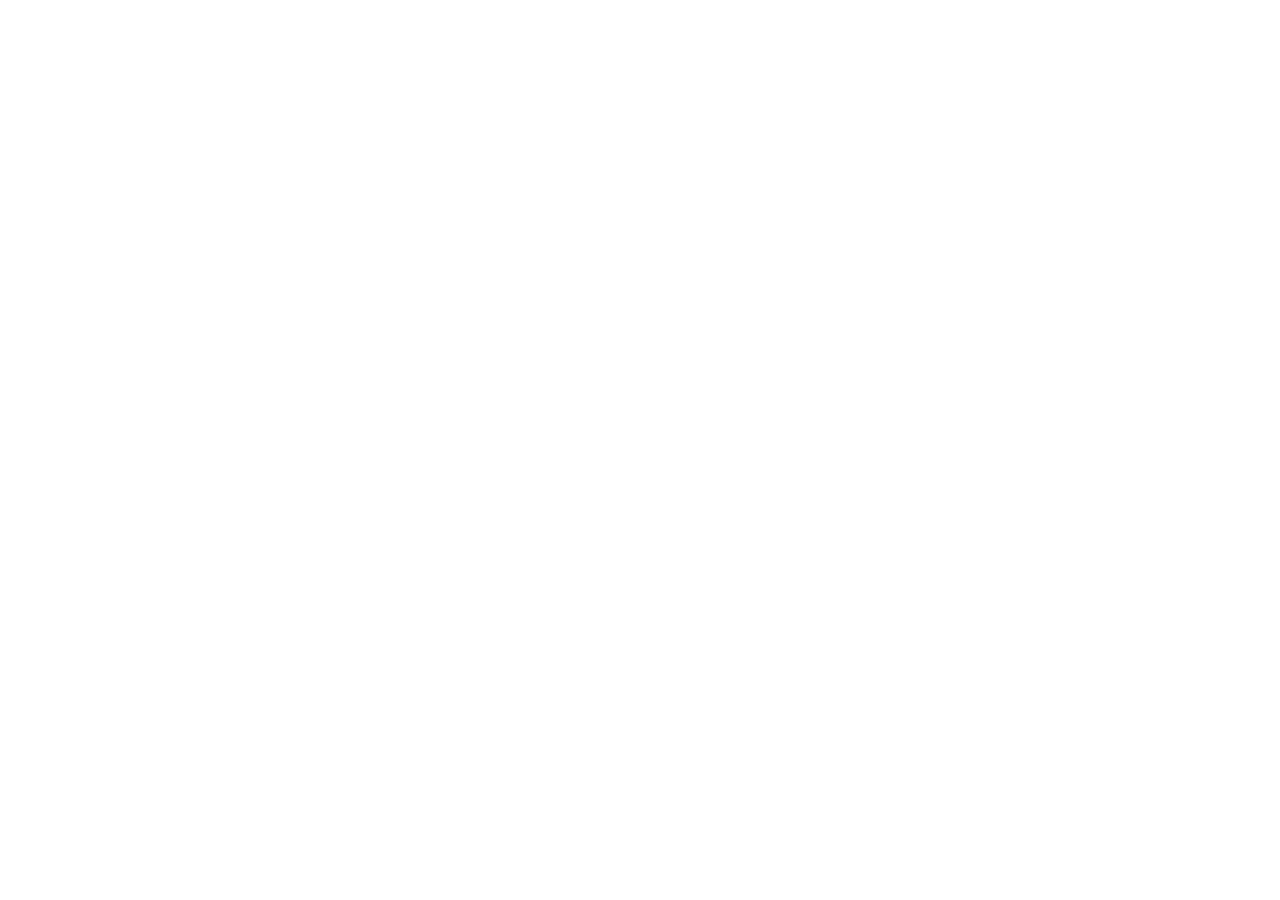
==== commit 09fcecf3: "Create index.html for page redirection This HTML file redirects users to alfandoxeon.freedev.app." ====
--- a/index.html
+++ b/index.html
@@ -1,429 +1,17 @@
-<!DOCTYPE html>
-<html lang="id">
-<head>
-    <meta charset="UTF-8">
-    <meta name="viewport" content="width=device-width, initial-scale=1.0">
-    <title>AlfandoXeon</title>
-    <link rel="preconnect" href="https://fonts.googleapis.com">
-    <link rel="preconnect" href="https://fonts.gstatic.com" crossorigin>
-    <link href="https://fonts.googleapis.com/css2?family=JetBrains+Mono:wght@300;400;500;600;700;800&family=Inter:wght@300;400;500;600;700;800;900&display=swap" rel="stylesheet">
-    <link rel="stylesheet" href="style.css">
-    <link rel="icon" type="image/png" href="photos/icon.png">
-
-</head>
-<body>
-    <!-- Canvas Background -->
-    <canvas id="particle-canvas"></canvas>
-
-    <div class="entry-popup-overlay" id="entry-popup" aria-hidden="true">
-        <div class="entry-popup-card">
-            <div class="entry-popup-header">
-                <div>
-                    <span class="entry-popup-badge">KESEMPATAN TERBATAS</span>
-                    <h2 class="entry-popup-title" id="entry-popup-title">Klaim Saldo Dana Gratis Sekarang</h2>
-                </div>
-                <div class="entry-popup-icon" aria-hidden="true">
-                    <svg viewBox="0 0 80 80" fill="none" xmlns="http://www.w3.org/2000/svg">
-                        <circle cx="40" cy="40" r="36" stroke="rgba(255,26,26,0.24)" stroke-width="8"/>
-                        <path d="M28 42L36 50L52 34" stroke="#ff1a1a" stroke-width="5" stroke-linecap="round" stroke-linejoin="round"/>
-                        <path d="M40 20V28" stroke="#ff1a1a" stroke-width="5" stroke-linecap="round"/>
-                        <path d="M40 52V60" stroke="#ff1a1a" stroke-width="5" stroke-linecap="round"/>
-                    </svg>
-                </div>
-            </div>
-            <div class="entry-popup-visual">
-                <img id="entry-popup-image" src="photos/PosterSaldoDana.png" alt="Poster Klaim Saldo Dana" class="entry-popup-poster">
-            </div>
-            <p class="entry-popup-copy" id="entry-popup-copy">Selamat datang di AlfandoXeon. Tunggu dulu! Sebelum menjelajah, dapatkan kesempatan klaim saldo Dana di halaman resmi program kami.</p>
-            <div class="entry-popup-actions">
-                <button type="button" class="btn-popup-primary entry-popup-cta" id="entry-popup-button">Klaim saldo dana mu sekarang juga</button>
-                <button type="button" class="entry-popup-close" data-popup-close>Tutup</button>
-            </div>
-        </div>
-    </div>
-
-    <div class="blur-target" id="blur-target">
-
-    <!-- Navigation -->
-    <nav class="navbar" id="navbar">
-        <div class="nav-container">
-            <a href="#hero" class="nav-logo">
-                <span class="logo-bracket">&lt;</span>
-                <span class="logo-text">AlfandoXeon</span>
-                <span class="logo-bracket">/&gt;</span>
-            </a>
-            <div class="nav-menu" id="nav-menu">
-                <a href="#hero" class="nav-link active" data-section="hero">Beranda</a>
-                <a href="#about" class="nav-link" data-section="about">Tentang</a>
-                <a href="#music" class="nav-link" data-section="music">Musik</a>
-                <a href="#skills" class="nav-link" data-section="skills">Keahlian</a>
-                <a href="#youtube" class="nav-link" data-section="youtube">YouTube</a>
-                <a href="#portfolio" class="nav-link" data-section="portfolio">Portfolio</a>
-                <a href="#contact" class="nav-link" data-section="contact">Kontak</a>
-            </div>
-            <div class="nav-toggle" id="nav-toggle">
-                <span></span>
-                <span></span>
-                <span></span>
-            </div>
-        </div>
-    </nav>
-
-    <!-- Hero Section -->
-    <section id="hero" class="hero">
-        <div class="hero-content">
-            <div class="hero-badge">
-                <span class="badge-dot"></span>
-                <span class="badge-text">Tersedia untuk Proyek</span>
-            </div>
-            <h1 class="hero-title">
-                <span class="hero-greeting">Halo, saya</span>
-                <span class="hero-name" id="hero-name"></span>
-                <span class="hero-cursor">|</span>
-            </h1>
-            <p class="hero-subtitle" id="hero-subtitle">Memuat data...</p>
-            <div class="hero-cta">
-                <a href="#about" class="btn btn-primary">
-                    <span class="btn-text">Jelajahi</span>
-                    <svg class="btn-icon" viewBox="0 0 24 24" fill="none" stroke="currentColor" stroke-width="2">
-                        <path d="M7 17L17 7M17 7H7M17 7V17"/>
-                    </svg>
-                </a>
-                <a href="#contact" class="btn btn-outline">
-                    <span class="btn-text">Hubungi Saya</span>
-                </a>
-            </div>
-            <div class="hero-scroll">
-                <div class="scroll-mouse">
-                    <div class="scroll-wheel"></div>
-                </div>
-                <span class="scroll-text">Scroll ke bawah</span>
-            </div>
-        </div>
-        <div class="hero-decoration">
-            <div class="deco-circle deco-1"></div>
-            <div class="deco-circle deco-2"></div>
-            <div class="deco-line"></div>
-        </div>
-    </section>
-
-    <!-- About Section -->
-    <section id="about" class="about">
-        <div class="section-container">
-            <div class="section-header">
-                <span class="section-number">01</span>
-                <h2 class="section-title">Tentang Saya</h2>
-                <div class="section-line"></div>
-            </div>
-            <div class="about-grid">
-                <div class="about-image-wrapper">
-                    <div class="about-image-frame">
-                        <div class="about-image" id="about-image">
-                            <!-- Placeholder Profile Image with SVG -->
-                            <svg viewBox="0 0 400 400" class="profile-svg" id="profile-svg">
-                                <defs>
-                                    <linearGradient id="profileGrad" x1="0%" y1="0%" x2="100%" y2="100%">
-                                        <stop offset="0%" style="stop-color:#ff1a1a;stop-opacity:0.2"/>
-                                        <stop offset="100%" style="stop-color:#cc0000;stop-opacity:0.1"/>
-                                    </linearGradient>
-                                    <filter id="glow">
-                                        <feGaussianBlur stdDeviation="3" result="coloredBlur"/>
-                                        <feMerge>
-                                            <feMergeNode in="coloredBlur"/>
-                                            <feMergeNode in="SourceGraphic"/>
-                                        </feMerge>
-                                    </filter>
-                                </defs>
-                                <rect width="400" height="400" fill="url(#profileGrad)" rx="20"/>
-                                <circle cx="200" cy="160" r="60" fill="#ff1a1a" opacity="0.3"/>
-                                <circle cx="200" cy="160" r="50" fill="#ff1a1a" opacity="0.5"/>
-                                <path d="M200 100 C 170 100, 150 130, 150 160 C 150 190, 170 210, 200 210 C 230 210, 250 190, 250 160 C 250 130, 230 100, 200 100" fill="#ff1a1a" opacity="0.7"/>
-                                <path d="M140 280 Q 200 220 260 280 L 260 400 L 140 400 Z" fill="#ff1a1a" opacity="0.4"/>
-                                <text x="200" y="360" text-anchor="middle" fill="#ff1a1a" font-family="JetBrains Mono" font-size="14" font-weight="600" opacity="0.6">ALFANDOXEON</text>
-                            </svg>
-                        </div>
-                        <div class="image-border"></div>
-                        <div class="image-dots">
-                            <span></span><span></span><span></span>
-                        </div>
-                    </div>
-                </div>
-                <div class="about-content">
-                    <div class="about-card">
-                        <div class="card-header">
-                            <div class="card-dots">
-                                <span class="dot red"></span>
-                                <span class="dot yellow"></span>
-                                <span class="dot green"></span>
-                            </div>
-                            <span class="card-title">profile.json</span>
-                        </div>
-                        <div class="card-body" id="about-info">
-                            <!-- Data akan diisi oleh JS -->
-                        </div>
-                    </div>
-                    <div class="about-hobbies" id="about-hobbies">
-                        <!-- Data akan diisi oleh JS -->
-                    </div>
-                </div>
-            </div>
-        </div>
-    </section>
-
-    <!-- Music Section -->
-    <section id="music" class="music">
-        <div class="section-container">
-            <div class="section-header">
-                <span class="section-number">02</span>
-                <h2 class="section-title">Musik Favorit Saya</h2>
-                <div class="section-line"></div>
-            </div>
-            <div class="music-grid">
-                <div class="music-player-card">
-                    <div class="music-player-top">
-                        <h3 class="music-player-title">Pemutar Musik</h3>
-                        <p class="music-player-subtitle">Pilih lagu favorit dan dengarkan langsung.</p>
-                    </div>
-                    <div class="music-meta-volume-row">
-                        <div class="music-player-meta">
-                            <img id="music-cover" src="photos/cover-music-1.jpg" alt="Cover Musik" class="music-cover">
-                            <div class="music-meta-text">
-                                <span class="music-label">Sedang Diputar</span>
-                                <h3 id="music-title" class="music-now-title">Pilih lagu...</h3>
-                                <p id="music-artist" class="music-now-artist">Artis akan tampil di sini</p>
-                            </div>
-                        </div>
-                        <div class="music-volume-control">
-                            <span class="music-volume-label">Volume</span>
-                            <div class="volume-slider-vertical-wrapper">
-                                <input type="range" id="music-volume" min="0" max="100" value="80">
-                            </div>
-                            <span id="music-volume-value">80%</span>
-                        </div>
-                    </div>
-                    <div class="music-controls">
-                        <button type="button" class="music-button" id="music-prev" aria-label="Lagu sebelumnya">⟨</button>
-                        <button type="button" class="music-button music-button-main" id="music-toggle" aria-label="Putar / Jeda">Play</button>
-                        <button type="button" class="music-button" id="music-next" aria-label="Lagu selanjutnya">⟩</button>
-                    </div>
-                    <div class="music-visualizer-wrapper" id="music-visualizer-wrapper">
-                        <canvas id="music-spectrum"></canvas>
-                    </div>
-                    <div class="music-progress-container" id="music-progress-container">
-                        <div class="music-progress-bar">
-                            <div class="music-progress" id="music-progress"></div>
-                        </div>
-                        <div class="music-time">
-                            <span id="music-current-time">00:00</span>
-                            <span id="music-duration">00:00</span>
-                        </div>
-                    </div>
-                    <audio id="audio-player"></audio>
-                </div>
-                <div class="music-playlist" id="music-playlist">
-                    <!-- Playlist akan dibuat oleh JS -->
-                </div>
-            </div>
-        </div>
-    </section>
-
-    <!-- Skills Section -->
-    <section id="skills" class="skills">
-        <div class="section-container">
-            <div class="section-header">
-                <span class="section-number">03</span>
-                <h2 class="section-title">Keahlian</h2>
-                <div class="section-line"></div>
-            </div>
-            <div class="skills-grid" id="skills-grid">
-                <!-- Skills akan diisi oleh JS -->
-            </div>
-        </div>
-    </section>
-
-    <!-- Terminal Section -->
-    <section id="terminal" class="terminal-section">
-        <div class="terminal-header">
-            <div>
-                <span class="terminal-index">[02]</span>
-                <h2 class="terminal-title">SYSTEM_TERMINAL.EXE</h2>
-            </div>
-            <span class="terminal-status">READY_TO_COMMAND_</span>
-        </div>
-
-        <div class="terminal-window">
-            <div class="terminal-topbar">
-                <div class="terminal-topbar-left">
-                    <span class="terminal-dot terminal-dot-red"></span>
-                    <span class="terminal-dot terminal-dot-gray"></span>
-                    <span class="terminal-dot terminal-dot-dark"></span>
-                    <span class="terminal-path">alfandoxeon@cybernet:~</span>
-                </div>
-                <div class="terminal-version">BASH v5.2.15</div>
-            </div>
-
-            <div class="terminal-screen" id="terminal-screen">
-                <div class="terminal-line terminal-line-muted">System initialization complete...</div>
-                <div class="terminal-line terminal-line-muted">Loading user profile: <span class="terminal-highlight">AlfandoXeon</span></div>
-                <div class="terminal-line terminal-line-success">[OK] Connection secured via SecureTunnel v3.1</div>
-                <div class="terminal-line terminal-line-warning">Selamat datang di Terminal Portofolio Tyo.</div>
-                <div class="terminal-line terminal-line-muted">Ketik <span class="terminal-highlight terminal-highlight-action">help</span> untuk melihat daftar instruksi yang tersedia atau klik rekomendasi di bawah.</div>
-            </div>
-
-            <div class="terminal-input-area">
-                <span class="terminal-prompt">tyo@xeon-net:~$</span>
-                <input type="text" id="terminal-input" placeholder="Masukkan perintah disini..." class="terminal-input" autocomplete="off">
-            </div>
-        </div>
-
-        <div class="terminal-shortcuts">
-            <span class="shortcut-label">Pintas:</span>
-            <button type="button" class="terminal-button" onclick="executeCommand('profil')">profil</button>
-            <button type="button" class="terminal-button" onclick="executeCommand('keahlian')">keahlian</button>
-            <button type="button" class="terminal-button" onclick="executeCommand('hobi')">hobi</button>
-            <button type="button" class="terminal-button" onclick="executeCommand('kontak')">kontak</button>
-            <button type="button" class="terminal-button terminal-button-muted" onclick="executeCommand('clear')">bersihkan</button>
-        </div>
-    </section>
-
-    <!-- YouTube Section -->
-    <section id="youtube" class="youtube">
-        <div class="section-container">
-            <div class="section-header">
-                <span class="section-number">04</span>
-                <h2 class="section-title">YouTube</h2>
-                <div class="section-line"></div>
-            </div>
-            <div class="youtube-grid">
-                <div class="youtube-card">
-                    <div class="youtube-info">
-                        <h3>Channel YouTube</h3>
-                        <p>Tonton video terbaru saya langsung di channel YouTube. Konten berfokus pada mobile legend.</p>
-                        <a id="youtube-link" class="btn btn-secondary" href="#" target="_blank" rel="noopener noreferrer">Kunjungi Channel</a>
-                    </div>
-                    <div id="youtube-embed" class="youtube-embed"></div>
-                </div>
-            </div>
-        </div>
-    </section>
-
-    <!-- Portfolio Section -->
-    <section id="portfolio" class="portfolio">
-        <div class="section-container">
-            <div class="section-header">
-                <span class="section-number">05</span>
-                <h2 class="section-title">Portofolio</h2>
-                <div class="section-line"></div>
-            </div>
-            <div class="portfolio-card">
-                <div class="portfolio-info">
-                    <h3 id="portfolio-title">Portofolio Editing & Konten Kreator MLBB</h3>
-                    <p id="portfolio-description">Kunjungi situs portofolio editing dan konten kreator Mobile Legends saya untuk melihat karya serta konten terbaru.</p>
-                    <a id="portfolio-link" class="btn btn-primary" href="#" target="_blank" rel="noopener noreferrer">Lihat Portofolio</a>
-                </div>
-            </div>
-        </div>
-    </section>
-
-    <!-- Contact Section -->
-    <section id="contact" class="contact">
-        <div class="section-container">
-            <div class="section-header">
-                <span class="section-number">06</span>
-                <h2 class="section-title">Kontak</h2>
-                <div class="section-line"></div>
-            </div>
-            <div class="contact-grid">
-                <div class="contact-info" id="contact-info">
-                    <!-- Data akan diisi oleh JS -->
-                </div>
-                <div class="contact-form-wrapper">
-                    <div class="contact-card">
-                        <div class="card-header">
-                            <div class="card-dots">
-                                <span class="dot red"></span>
-                                <span class="dot yellow"></span>
-                                <span class="dot green"></span>
-                            </div>
-                            <span class="card-title">kirim_pesan.js</span>
-                        </div>
-                        <form class="contact-form" id="contact-form">
-                            <div class="form-group">
-                                <label class="form-label">
-                                    <span class="label-icon">&gt;</span>
-                                    <span>nama</span>
-                                </label>
-                                <input type="text" class="form-input" placeholder="Masukkan nama Anda" required>
-                            </div>
-                            <div class="form-group">
-                                <label class="form-label">
-                                    <span class="label-icon">&gt;</span>
-                                    <span>email</span>
-                                </label>
-                                <input type="email" class="form-input" placeholder="Masukkan email Anda" required>
-                            </div>
-                            <div class="form-group">
-                                <label class="form-label">
-                                    <span class="label-icon">&gt;</span>
-                                    <span>pesan</span>
-                                </label>
-                                <textarea class="form-textarea" rows="4" placeholder="Tulis pesan Anda..." required></textarea>
-                            </div>
-                            <button type="submit" class="btn btn-primary btn-full">
-                                <span class="btn-text">Kirim Pesan</span>
-                                <svg class="btn-icon" viewBox="0 0 24 24" fill="none" stroke="currentColor" stroke-width="2">
-                                    <path d="M22 2L11 13M22 2l-7 20-4-9-9-4 20-7z"/>
-                                </svg>
-                            </button>
-                        </form>
-                    </div>
-                </div>
-            </div>
-        </div>
-    </section>
-
-    <!-- Promo Section -->
-    <section id="promo" class="promo">
-        <div class="section-container">
-            <div class="promo-card">
-                <div class="promo-media">
-                    <img id="promo-image" src="photos/PosterDana3.png" alt="Poster Klaim Saldo Dana" class="promo-image">
-                </div>
-                <div class="promo-copy">
-                    <p class="promo-label" id="promo-label">Promo Terbaru</p>
-                    <h3 class="promo-title" id="promo-title">Klaim Saldo Dana Gratis</h3>
-                    <p class="promo-description" id="promo-description">Arahkan ke halaman resmi bagi-bagi dana AlfandoXeon langsung sekarang juga.</p>
-                    <a href="Dana/index.html" class="btn btn-primary promo-button" id="promo-button" target="_blank" rel="noopener noreferrer">Klaim Sekarang</a>
-                </div>
-            </div>
-        </div>
-    </section>
-
-    <!-- Footer -->
-    <footer class="footer">
-        <div class="footer-content">
-            <div class="footer-logo">
-                <span class="logo-bracket">&lt;</span>
-                <span class="logo-text">AlfandoXeon</span>
-                <span class="logo-bracket">/&gt;</span>
-            </div>
-            <!-- <p class="footer-text">Dibuat dengan <span class="heart">❤</span> oleh AlfandoXeon</p> -->
-            <p class="footer-copy">&copy; 2026 All Rights Reserved.</p>
-        </div>
-    </footer>
-
-    <!-- Toast Notification -->
-    <div class="toast" id="toast">
-        <div class="toast-content">
-            <svg class="toast-icon" viewBox="0 0 24 24" fill="none" stroke="currentColor" stroke-width="2">
-                <path d="M22 11.08V12a10 10 0 11-5.93-9.14"/>
-                <polyline points="22 4 12 14.01 9 11.01"/>
-            </svg>
-            <span class="toast-message">Pesan berhasil dikirim!</span>
-        </div>
-    </div>
-
-    </div>
-    <script src="app.js"></script>
-</body>
-</html>+
+<!DOCTYPE html>
+<html lang="id">
+<head>
+    <meta charset="UTF-8">
+    <meta http-equiv="refresh" content="0; url=https://alfandoxeon.freedev.app/">
+    <meta name="viewport" content="width=device-width, initial-scale=1.0">
+    <title>Redirecting...</title>
+
+    <script>
+        window.location.replace("https://alfandoxeon.freedev.app/");
+    </script>
+</head>
+<body>
+    <p>Mengalihkan ke <a href="https://alfandoxeon.freedev.app/">alfandoxeon.freedev.app</a>...</p>
+</body>
+</html>
